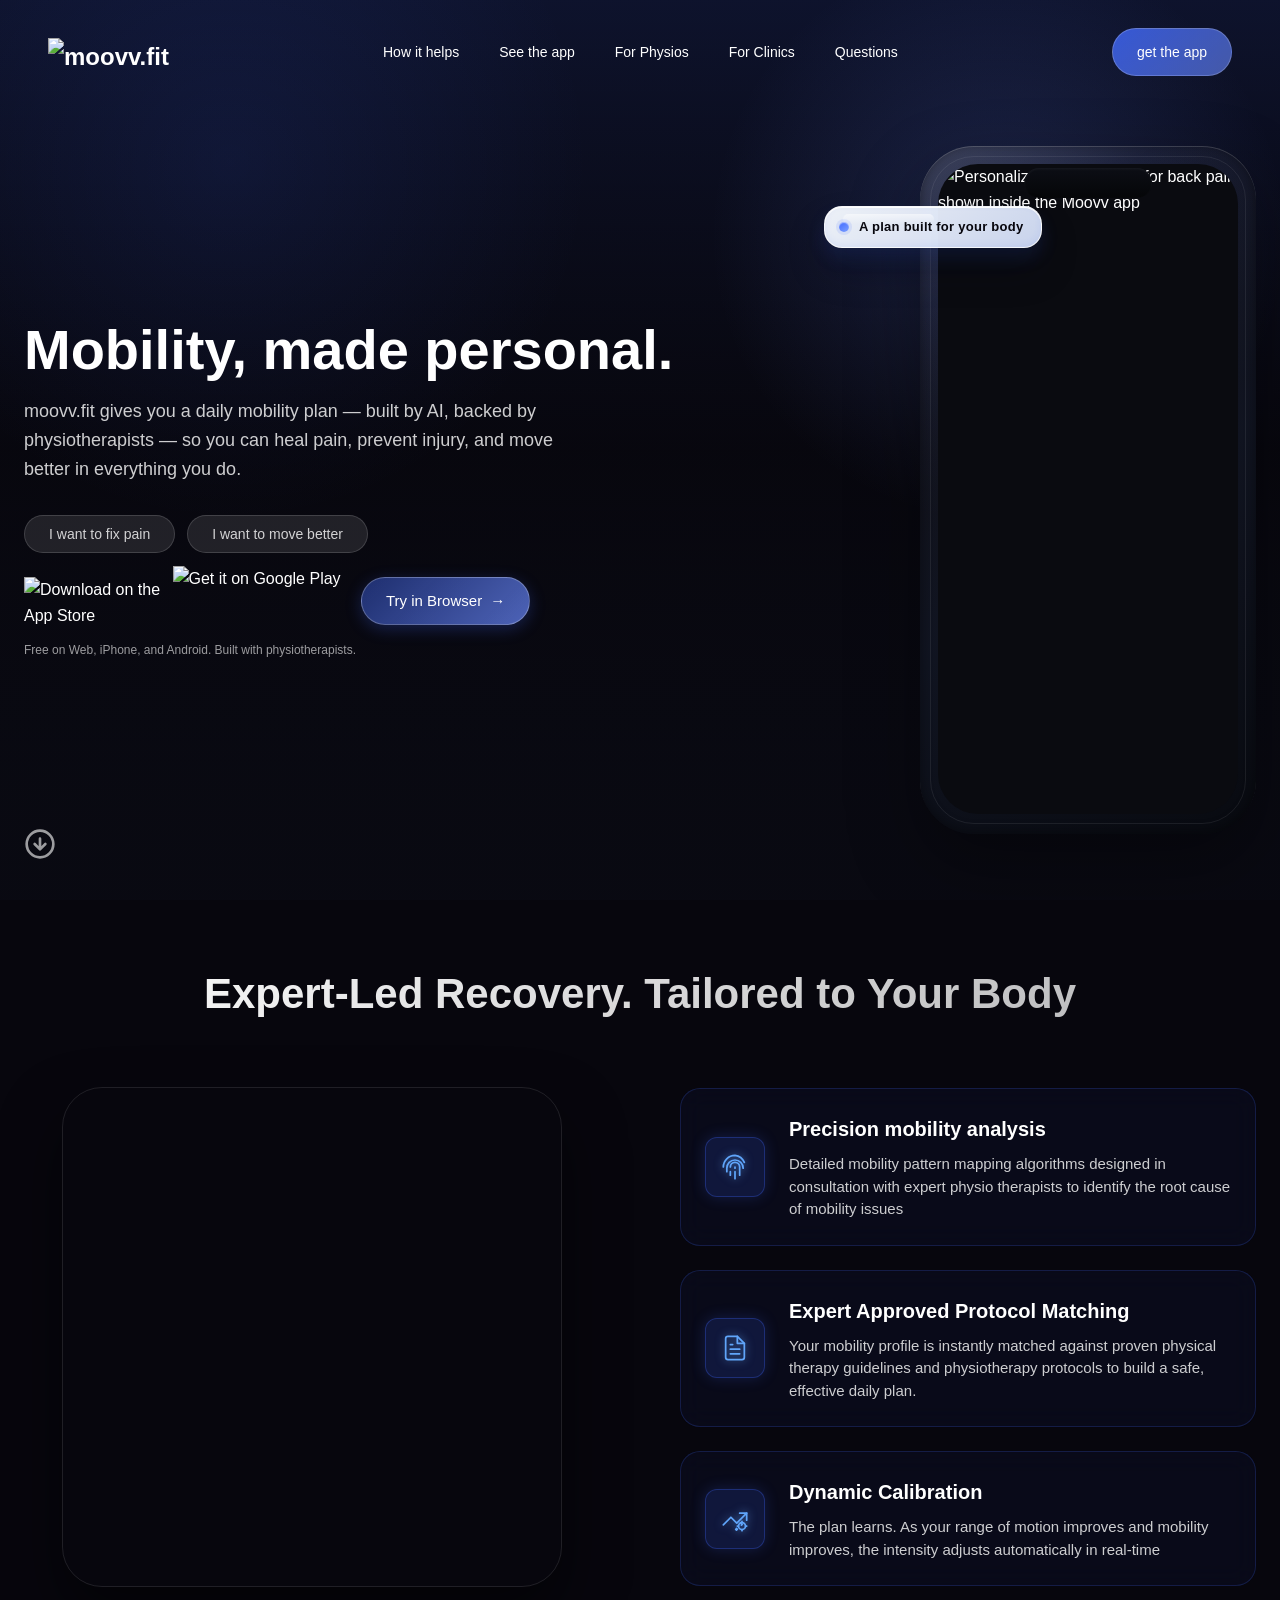
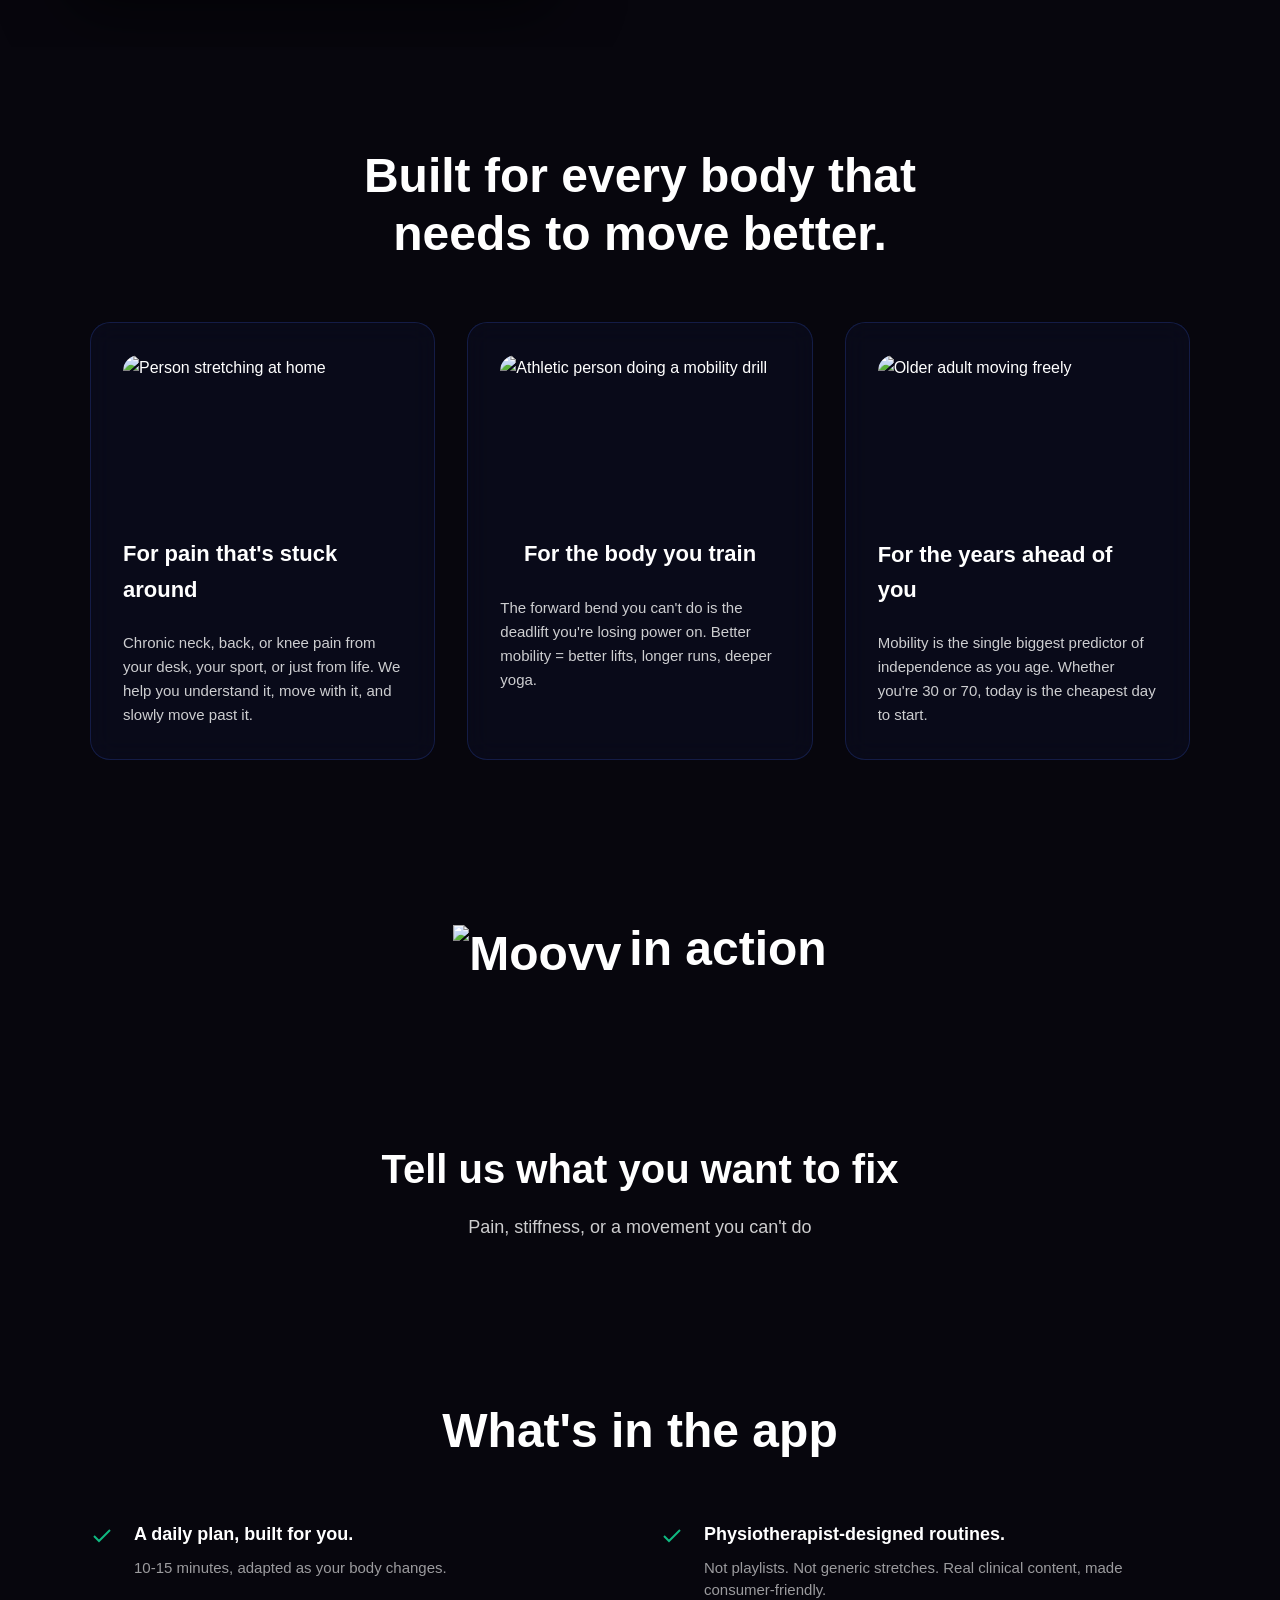
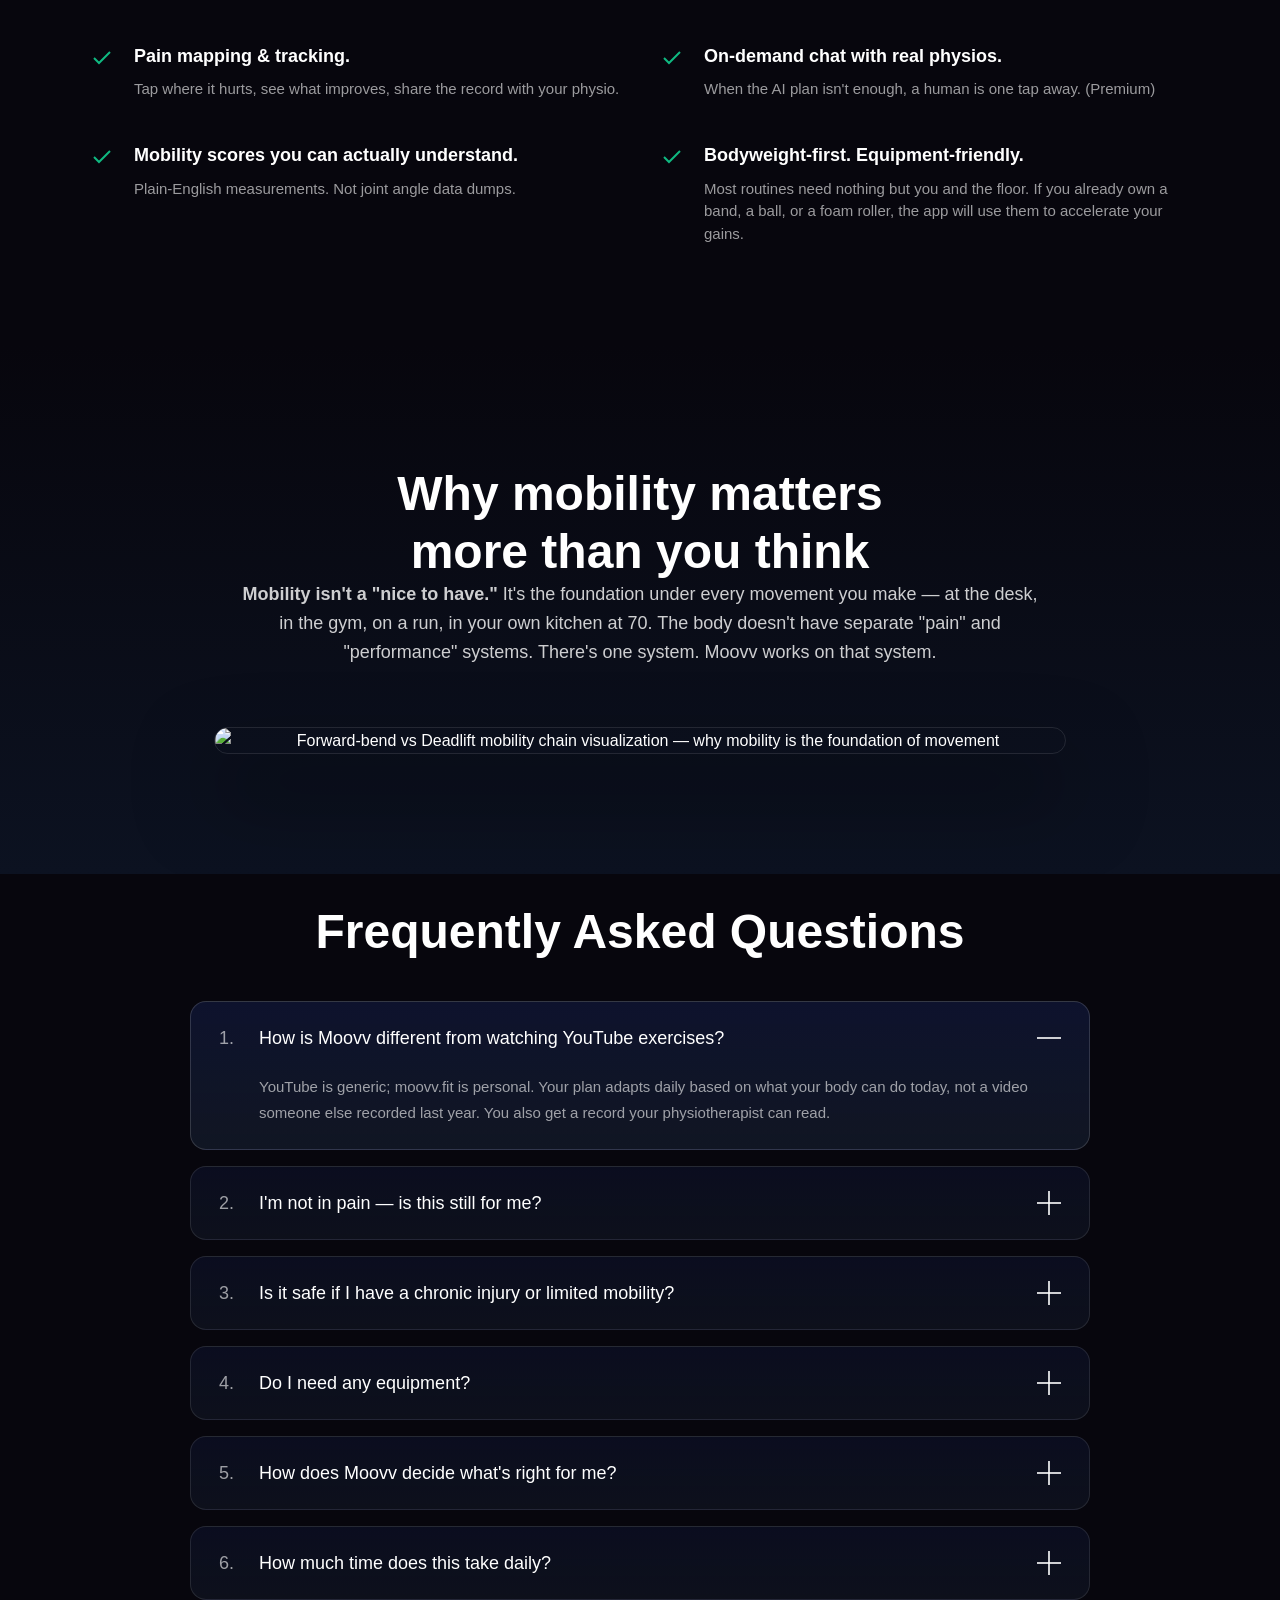
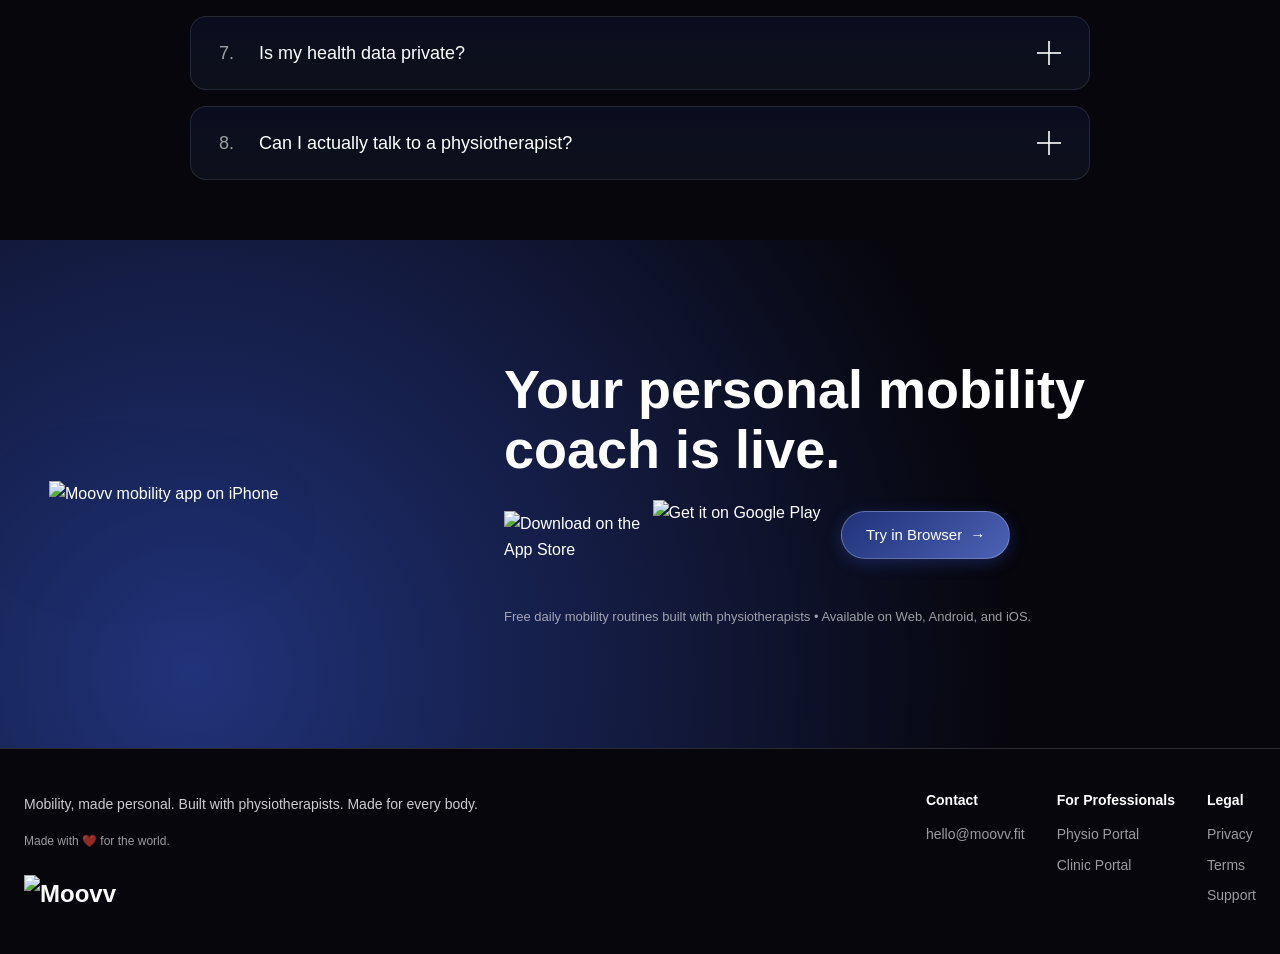
==== index.html @ 1ea398d3 "fix(cta): align all CTA buttons to 48px baseline and remove public review indicators (CORE-92)" ====
<!DOCTYPE html>
<html lang="en">

<head>
  <meta charset="UTF-8">
  <meta name="viewport" content="width=device-width, initial-scale=1.0, viewport-fit=cover">
  <meta name="description"
    content="Moovv is your personal mobility coach. Get AI-built daily plans designed with physiotherapists to relieve pain, prevent injury, and move better — at any age, in any sport, at your desk or in the gym.">
  <meta name="keywords" content="mobility app, physiotherapy app, back pain relief, neck pain exercises, knee pain rehab, stretching app, AI physiotherapist, online physio, sports mobility, desk worker pain, posture correction">
  <meta name="theme-color" content="#07060D">
  <meta name="apple-itunes-app" content="app-id=6793878794">

  <!-- Open Graph -->
  <meta property="og:title" content="Moovv — your personal mobility coach">
  <meta property="og:description"
    content="AI-built mobility plans, designed with physiotherapists. Heal pain, prevent injury, move better — every day.">
  <meta property="og:type" content="website">
  <meta property="og:image" content="images/og-image.png">

  <!-- Twitter -->
  <meta name="twitter:card" content="summary_large_image">
  <meta name="twitter:title" content="Moovv — your personal mobility coach">
  <meta name="twitter:description" content="AI-built mobility plans, designed with physiotherapists. Heal pain, prevent injury, move better — every day.">
  <meta name="twitter:image" content="images/og-image.png">

  <link rel="canonical" href="https://www.moovv.fit/">

  <title>Moovv — Mobility, Made Personal | Personalized Plans & Physiotherapists</title>
  <link rel="icon" type="image/svg+xml" href="images/Logo_Icon.svg">

  <script type="application/ld+json">
  {
    "@context": "https://schema.org",
    "@type": "MobileApplication",
    "name": "Moovv",
    "applicationCategory": "HealthApplication",
    "operatingSystem": "iOS, Android",
    "description": "Personalized mobility platform with AI-built daily plans and access to qualified physiotherapists. Heal pain, prevent injury, move better.",
    "offers": { "@type": "Offer", "price": "0", "priceCurrency": "USD" },
    "url": "https://www.moovv.fit",
    "downloadUrl": [
      "https://apps.apple.com/in/app/moovvfit/id6793878794",
      "https://play.google.com/store/apps/details?id=fit.moovv.app"
    ],
    "publisher": { "@type": "Organization", "name": "Moovv" }
  }
  </script>

  <script type="application/ld+json">
  {
    "@context": "https://schema.org",
    "@type": "FAQPage",
    "mainEntity": [
      {
        "@type": "Question",
        "name": "How is Moovv different from watching YouTube exercises?",
        "acceptedAnswer": { "@type": "Answer", "text": "YouTube is generic; moovv.fit is personal. Your plan adapts daily based on what your body can do today, not a video someone else recorded last year. You also get a record your physiotherapist can read." }
      },
      {
        "@type": "Question",
        "name": "I'm not in pain — is this still for me?",
        "acceptedAnswer": { "@type": "Answer", "text": "Yes — and it might be the best time to start. Mobility work today is the cheapest insurance against pain tomorrow. The same plan that fixes a stiff lower back also unlocks a deeper squat and a longer stride." }
      },
      {
        "@type": "Question",
        "name": "Is it safe if I have a chronic injury or limited mobility?",
        "acceptedAnswer": { "@type": "Answer", "text": "Yes. Our protocols are built by physiotherapists specifically for diverse body types and mobility histories. The app starts gently and only progresses when you're ready. If a movement hurts, you can flag it, and the AI will swap it instantly." }
      },
      {
        "@type": "Question",
        "name": "Do I need any equipment?",
        "acceptedAnswer": { "@type": "Answer", "text": "No purchase required. Most routines work with bodyweight alone. If you already have a stretch band, a small ball, or a foam roller at home, the app will weave them in for faster results — but Moovv is an app, not a kit. Nothing ships." }
      }
    ]
  }
  </script>

  <!-- Styles -->
  <link rel="stylesheet" href="css/styles.css?v=20260911">

  <!-- Lottie Player for logo animation -->
  <script src="https://unpkg.com/@lottiefiles/lottie-player@latest/dist/lottie-player.js"></script>

  <!-- PostHog Analytics -->
  <script>
    !function(t,e){var o,n,p,r;e._SV||(window.posthog && window.posthog.loaded)||(window.posthog=e,e._i=[],e.init=function(i,s,a){function g(t,e){var o=e.split(".");2==o.length&&(t=t[o[0]],e=o[1]),t[e]=function(){t.push([e].concat(Array.prototype.slice.call(arguments,0)))}}(p=t.createElement("script")).type="text/javascript",p.crossOrigin="anonymous",p.async=!0,p.src=s.api_host.replace(".i.posthog.com","-assets.i.posthog.com")+"/static/array.js",(r=t.getElementsByTagName("script")[0]).parentNode.insertBefore(p,r);var u=e;for(void 0!==a?u=e[a]=[]:a="posthog",u.people=u.people||[],u.toString=function(t){var e="posthog";return"posthog"!==a&&(e+="."+a),t||(e+=" (stub)"),e},u.people.toString=function(){return u.toString(1)+".people (stub)"},o="Ai Ri init Vi Yi Rr zi Gi Zi capture calculateEventProperties en register register_once register_for_session unregister unregister_for_session sn getFeatureFlag getFeatureFlagPayload getFeatureFlagResult isFeatureEnabled reloadFeatureFlags updateFlags updateEarlyAccessFeatureEnrollment getEarlyAccessFeatures on onFeatureFlags onSurveysLoaded onSessionId getSurveys getActiveMatchingSurveys renderSurvey displaySurvey cancelPendingSurvey canRenderSurvey canRenderSurveyAsync an identify setPersonProperties group resetGroups setPersonPropertiesForFlags resetPersonPropertiesForFlags setGroupPropertiesForFlags resetGroupPropertiesForFlags reset setIdentity clearIdentity get_distinct_id getGroups get_session_id get_session_replay_url alias set_config startSessionRecording stopSessionRecording sessionRecordingStarted captureException addExceptionStep captureLog startExceptionAutocapture stopExceptionAutocapture loadToolbar get_property getSessionProperty rn Ki createPersonProfile setInternalOrTestUser nn $i hn opt_in_capturing opt_out_capturing has_opted_in_capturing has_opted_out_capturing get_explicit_consent_status is_capturing clear_opt_in_out_capturing Xi debug Mr tn getPageViewId captureTraceFeedback captureTraceMetric Di".split(" "),n=0;n<o.length;n++)g(u,o[n]);e._i.push([i,s,a])},e._SV=1)}(document,window.posthog||[]);
    posthog.init('phc_t8CvRG25be6KgktQfwYD2ybwCdDeMo3PqHgUThJjqTem', {
        api_host: 'https://us.i.posthog.com',
        defaults: '2026-01-30',
        person_profiles: 'identified_only',
    })
  </script>
</head>

<body>
  <!-- Navigation -->
  <nav class="nav" id="nav">
    <div class="nav-container">
      <a href="#" class="nav-logo">
        <img src="images/Logo.svg" alt="moovv.fit" class="nav-logo-img">
      </a>

      <ul class="nav-links" id="navLinks">
        <li><a href="#features-science">How it helps</a></li>
        <li><a href="#how-it-works">See the app</a></li>
        <li><a href="/for-physios/">For Physios</a></li>
        <li><a href="/for-clinics/">For Clinics</a></li>
        <li><a href="#faq">Questions</a></li>
      </ul>

      <a href="#cta" class="btn-nav-cta" data-download-link data-placement="nav">get the app</a>

      <button class="nav-toggle" id="navToggle" aria-label="Toggle navigation">
        <span></span>
        <span></span>
        <span></span>
      </button>
    </div>
  </nav>

  <!-- Hero Section -->
  <section class="hero" id="hero">
    <div class="hero-bg">
      <div class="hero-overlay"></div>
    </div>

    <div class="container hero-content hero-layout">
      <div class="hero-copy">
        <lottie-player src="images/LandingLogoAnimation.json" background="transparent" speed="1"
          class="hero-logo-animation" loop autoplay>
        </lottie-player>

        <h1>Mobility, made personal.</h1>
        <p class="hero-subtitle" id="heroSubtitle">moovv.fit gives you a daily mobility plan — built by AI, backed by physiotherapists — so you can heal pain, prevent injury, and move better in everything you do.</p>

        <div class="hero-tracks">
          <button class="hero-track-btn" id="trackPain" onclick="document.querySelector('#cta').scrollIntoView({behavior: 'smooth'}); posthog.capture('hero_track_click', {track: 'pain'})">I want to fix pain</button>
          <button class="hero-track-btn" id="trackBetter" onclick="document.querySelector('#cta').scrollIntoView({behavior: 'smooth'}); posthog.capture('hero_track_click', {track: 'performance'})">I want to move better</button>
        </div>

        <div class="store-badges">
          <a href="https://app.moovv.fit" class="store-badge" data-store="app_store" data-placement="hero" target="_blank" rel="noopener noreferrer">
            <img src="images/badges/app-store.svg" alt="Download on the App Store" width="144" height="48">
          </a>
          <a href="https://play.google.com/store/apps/details?id=fit.moovv.app" class="store-badge store-badge--play" data-store="google_play" data-placement="hero" target="_blank" rel="noopener noreferrer">
            <img src="images/badges/google-play.png" alt="Get it on Google Play" width="184" height="71">
          </a>
          <a href="https://app.moovv.fit" class="btn-pwa-cta" data-store="web_app" data-placement="hero" target="_blank" rel="noopener noreferrer">
            <span>Try in Browser</span> <span class="arrow" aria-hidden="true">→</span>
          </a>
        </div>
        <p class="hero-trust">Free on Web, iPhone, and Android. Built with physiotherapists.</p>
      </div>

      <div class="hero-device-showcase" aria-label="Moovv app preview">
        <div class="hero-device-frame">
          <div class="hero-device-camera"></div>

          <div class="hero-device-screen">
            <div class="hero-media-slide active" data-hero-media="0">
              <img src="hero-gifs/Slide1.gif" alt="Personalized mobility plan for back pain shown inside the Moovv app">
            </div>

            <div class="hero-media-slide" data-hero-media="1">
              <img src="hero-gifs/Slide2.gif" alt="Chat with a physiotherapist inside the Moovv mobility app">
            </div>

            <div class="hero-media-slide" data-hero-media="2">
              <img src="hero-gifs/Slide3.gif" alt="Guided mobility routine playing inside the Moovv app">
            </div>
          </div>
        </div>

        <div class="hero-device-captions">
          <div class="hero-device-caption active" data-hero-caption="0">A plan built for your body</div>
          <div class="hero-device-caption" data-hero-caption="1">Real physios, on demand</div>
          <div class="hero-device-caption" data-hero-caption="2">Easy Guided routines</div>
        </div>
      </div>
    </div>

    <a href="#why-this-matters" class="scroll-indicator" aria-label="Scroll to learn more">
      <svg xmlns="http://www.w3.org/2000/svg" viewBox="0 0 24 24" fill="none" stroke="currentColor" stroke-width="2"
        stroke-linecap="round" stroke-linejoin="round">
        <circle cx="12" cy="12" r="10" />
        <path d="M12 8v8M8 12l4 4 4-4" />
      </svg>
    </a>
  </section>

  <!-- Features Showcase Section -->
  <section class="features-showcase" id="features-science">
    <div class="features-showcase-container">
      <div class="features-title-wrapper">
        <h2 class="features-title">Expert-Led Recovery. Tailored to Your Body</h2>
      </div>
      <div class="features-content">
        <!-- Left: Feature Image -->
        <div class="features-left">
          <div class="features-img-container">
            <img src="images/Features_Runner.jpg" alt="Runner with skeletal mobility overlay — Moovv mobility analysis" class="features-img">
          </div>
        </div>

        <!-- Right: Floating Glass Panels -->
        <div class="features-right">
          <!-- Panel 1 -->
          <div class="glass-panel">
            <div class="panel-icon">
              <svg xmlns="http://www.w3.org/2000/svg" viewBox="0 0 24 24" fill="none" stroke="currentColor"
                stroke-width="1.5" stroke-linecap="round" stroke-linejoin="round">
                <path d="M2 12C2 6.5 6.5 2 12 2a10 10 0 0 1 8 6" />
                <path d="M5 16v-3a7 7 0 0 1 14 0" />
                <path d="M8 12a4 4 0 0 1 8 0v3" />
                <path d="M12 12v1" />
                <path d="M12 16v6" />
                <path d="M8 16v3" />
                <path d="M16 16v3" />
              </svg>
            </div>
            <div class="panel-content">
              <h3>Precision mobility analysis</h3>
              <p>Detailed mobility pattern mapping algorithms designed in consultation with expert physio therapists to identify the root cause of mobility issues</p>
            </div>
          </div>

          <!-- Panel 2 -->
          <div class="glass-panel">
            <div class="panel-icon">
              <svg xmlns="http://www.w3.org/2000/svg" viewBox="0 0 24 24" fill="none" stroke="currentColor"
                stroke-width="1.5" stroke-linecap="round" stroke-linejoin="round">
                <path d="M14 2H6a2 2 0 0 0-2 2v16a2 2 0 0 0 2 2h12a2 2 0 0 0 2-2V8z" />
                <polyline points="14 2 14 8 20 8" />
                <line x1="16" y1="13" x2="8" y2="13" />
                <line x1="16" y1="17" x2="8" y2="17" />
                <polyline points="10 9 9 9 8 9" />
              </svg>
            </div>
            <div class="panel-content">
              <h3>Expert Approved Protocol Matching</h3>
              <p>Your mobility profile is instantly matched against proven physical therapy guidelines and physiotherapy protocols to build a safe, effective daily plan.</p>
            </div>
          </div>

          <!-- Panel 3 -->
          <div class="glass-panel">
            <div class="panel-icon">
              <svg xmlns="http://www.w3.org/2000/svg" viewBox="0 0 24 24" fill="none" stroke="currentColor"
                stroke-width="1.5" stroke-linecap="round" stroke-linejoin="round">
                <polyline points="22 7 13.5 15.5 8.5 10.5 2 17" />
                <polyline points="16 7 22 7 22 13" />
                <!-- Gear Icon -->
                <circle cx="18" cy="18" r="3" />
                <path d="M18 14v1m0 6v1m4-4h-1m-6 0h-1m2.8-2.8l.7.7m-4.2 4.2l.7.7m4.2-4.2l-.7.7m-4.2 4.2l-.7-.7" />
              </svg>
            </div>
            <div class="panel-content">
              <h3>Dynamic Calibration</h3>
              <p>The plan learns. As your range of motion improves and mobility improves, the intensity adjusts automatically in real-time</p>
            </div>
          </div>
        </div>
      </div>
    </div>
  </section>

  <!-- Persona Section -->
  <section class="persona-section" id="who-it-is-for">
    <div class="container" style="text-align: center;">
      <h2 class="section-title">Built for every body that needs to move better.</h2>
      <div class="persona-grid">
        <div class="glass-panel persona-card">
          <img src="images/persona-desk-worker.jpg" alt="Person stretching at home" class="persona-img">
          <h3>For pain that's stuck around</h3>
          <p>Chronic neck, back, or knee pain from your desk, your sport, or just from life. We help you understand it, move with it, and slowly move past it.</p>
        </div>
        <div class="glass-panel persona-card">
          <img src="images/persona-active-improver.jpg" alt="Athletic person doing a mobility drill" class="persona-img">
          <h3>For the body you train</h3>
          <p>The forward bend you can't do is the deadlift you're losing power on. Better mobility = better lifts, longer runs, deeper yoga.</p>
        </div>
        <div class="glass-panel persona-card">
          <img src="images/persona-older-adult.jpg" alt="Older adult moving freely" class="persona-img">
          <h3>For the years ahead of you</h3>
          <p>Mobility is the single biggest predictor of independence as you age. Whether you're 30 or 70, today is the cheapest day to start.</p>
        </div>
      </div>
    </div>
  </section>

  <!-- How It Works Section -->
  <section class="how-it-works" id="how-it-works">
    <div class="container" style="text-align: center; margin-bottom: 40px;">
      <h2 class="section-title" style="display: flex; align-items: center; justify-content: center; gap: 8px;">
        <img src="images/Logo.svg" alt="Moovv" style="height: 1em; width: auto;"> in action
      </h2>
    </div>

    <div class="train-carousel-container">
      <div class="train-carousel-track" id="screensWrapper">
        <!-- Screens will be injected here by JS -->
      </div>
    </div>

    <div class="how-text">
      <h3 id="howTitle">Tell us what you want to fix</h3>
      <p id="howSubtitle">Pain, stiffness, or a movement you can't do</p>
    </div>
  </section>

  <!-- What You Get Section -->
  <section class="what-you-get" id="what-you-get">
    <div class="container">
      <h2 class="section-title">What's in the app</h2>
      <div class="benefits-list">
        <div class="benefit-item">
          <svg viewBox="0 0 24 24" fill="none" stroke="currentColor" stroke-width="2"><polyline points="20 6 9 17 4 12"></polyline></svg>
          <div>
            <strong>A daily plan, built for you.</strong>
            <p>10-15 minutes, adapted as your body changes.</p>
          </div>
        </div>
        <div class="benefit-item">
          <svg viewBox="0 0 24 24" fill="none" stroke="currentColor" stroke-width="2"><polyline points="20 6 9 17 4 12"></polyline></svg>
          <div>
            <strong>Physiotherapist-designed routines.</strong>
            <p>Not playlists. Not generic stretches. Real clinical content, made consumer-friendly.</p>
          </div>
        </div>
        <div class="benefit-item">
          <svg viewBox="0 0 24 24" fill="none" stroke="currentColor" stroke-width="2"><polyline points="20 6 9 17 4 12"></polyline></svg>
          <div>
            <strong>Pain mapping & tracking.</strong>
            <p>Tap where it hurts, see what improves, share the record with your physio.</p>
          </div>
        </div>
        <div class="benefit-item">
          <svg viewBox="0 0 24 24" fill="none" stroke="currentColor" stroke-width="2"><polyline points="20 6 9 17 4 12"></polyline></svg>
          <div>
            <strong>On-demand chat with real physios.</strong>
            <p>When the AI plan isn't enough, a human is one tap away. (Premium)</p>
          </div>
        </div>
        <div class="benefit-item">
          <svg viewBox="0 0 24 24" fill="none" stroke="currentColor" stroke-width="2"><polyline points="20 6 9 17 4 12"></polyline></svg>
          <div>
            <strong>Mobility scores you can actually understand.</strong>
            <p>Plain-English measurements. Not joint angle data dumps.</p>
          </div>
        </div>
        <div class="benefit-item">
          <svg viewBox="0 0 24 24" fill="none" stroke="currentColor" stroke-width="2"><polyline points="20 6 9 17 4 12"></polyline></svg>
          <div>
            <strong>Bodyweight-first. Equipment-friendly.</strong>
            <p>Most routines need nothing but you and the floor. If you already own a band, a ball, or a foam roller, the app will use them to accelerate your gains.</p>
          </div>
        </div>
      </div>
    </div>
  </section>

  <!-- Why Mobility Matters Section -->
  <section class="insight-section" id="why-mobility-matters">
    <div class="container insight-content">
      <h2 class="section-title">Why mobility matters more than you think</h2>
      <p style="max-width: 800px; margin: 0 auto 40px; color: var(--white-80); font-size: 18px; line-height: 1.6;">
        <strong>Mobility isn't a "nice to have."</strong> It's the foundation under every movement you make — at the desk, in the gym, on a run, in your own kitchen at 70. The body doesn't have separate "pain" and "performance" systems. There's one system. Moovv works on that system.
      </p>
      <img src="images/insight-mobility-chain.png" alt="Forward-bend vs Deadlift mobility chain visualization — why mobility is the foundation of movement" class="insight-img">
    </div>
  </section>



  <!-- FAQ Section -->
  <section class="faq" id="faq">
    <div class="container">
      <h2 class="faq-title">Frequently Asked Questions</h2>

      <div class="faq-list">
        <!-- FAQ 1 -->
        <div class="faq-item active">
          <button class="faq-question" aria-expanded="true">
            <span class="faq-number">1.</span>
            <span class="faq-text">How is Moovv different from watching YouTube exercises?</span>
            <span class="faq-icon"></span>
          </button>
          <div class="faq-answer">
            <p>YouTube is generic; moovv.fit is personal. Your plan adapts daily based on what your body can do today, not a video someone else recorded last year. You also get a record your physiotherapist can read.</p>
          </div>
        </div>

        <!-- FAQ 2 (NEW) -->
        <div class="faq-item">
          <button class="faq-question" aria-expanded="false">
            <span class="faq-number">2.</span>
            <span class="faq-text">I'm not in pain — is this still for me?</span>
            <span class="faq-icon"></span>
          </button>
          <div class="faq-answer">
            <p>Yes — and it might be the best time to start. Mobility work today is the cheapest insurance against pain tomorrow. The same plan that fixes a stiff lower back also unlocks a deeper squat and a longer stride.</p>
          </div>
        </div>

        <!-- FAQ 3 -->
        <div class="faq-item">
          <button class="faq-question" aria-expanded="false">
            <span class="faq-number">3.</span>
            <span class="faq-text">Is it safe if I have a chronic injury or limited mobility?</span>
            <span class="faq-icon"></span>
          </button>
          <div class="faq-answer">
            <p>Yes. Our protocols are built by physiotherapists specifically for diverse body types and mobility histories. The app starts gently and only progresses when you're ready. If a movement hurts, you can flag it, and the AI will swap it instantly.</p>
          </div>
        </div>

        <!-- FAQ 4 -->
        <div class="faq-item">
          <button class="faq-question" aria-expanded="false">
            <span class="faq-number">4.</span>
            <span class="faq-text">Do I need any equipment?</span>
            <span class="faq-icon"></span>
          </button>
          <div class="faq-answer">
            <p>No purchase required. Most routines work with bodyweight alone. If you already have a stretch band, a small ball, or a foam roller at home, the app will weave them in for faster results — but Moovv is an app, not a kit. Nothing ships.</p>
          </div>
        </div>

        <!-- FAQ 5 -->
        <div class="faq-item">
          <button class="faq-question" aria-expanded="false">
            <span class="faq-number">5.</span>
            <span class="faq-text">How does Moovv decide what's right for me?</span>
            <span class="faq-icon"></span>
          </button>
          <div class="faq-answer">
            <p>It starts with a 5-minute mobility check. We analyze your mobility patterns and combine that with your direct feedback on progression. Our AI then cross-references your unique profile against expert-approved protocols to prescribe the exact routine your body needs.</p>
          </div>
        </div>

        <!-- FAQ 6 -->
        <div class="faq-item">
          <button class="faq-question" aria-expanded="false">
            <span class="faq-number">6.</span>
            <span class="faq-text">How much time does this take daily?</span>
            <span class="faq-icon"></span>
          </button>
          <div class="faq-answer">
            <p>Consistency beats intensity. Most personalized routines take just 10–15 minutes a day to start showing results.</p>
          </div>
        </div>

        <!-- FAQ 7 -->
        <div class="faq-item">
          <button class="faq-question" aria-expanded="false">
            <span class="faq-number">7.</span>
            <span class="faq-text">Is my health data private?</span>
            <span class="faq-icon"></span>
          </button>
          <div class="faq-answer">
            <p>100%. We use medical-grade encryption to protect your personal health information. Your data is used solely to improve your recovery plan and is never sold to third parties.</p>
          </div>
        </div>

        <!-- FAQ 8 -->
        <div class="faq-item">
          <button class="faq-question" aria-expanded="false">
            <span class="faq-number">8.</span>
            <span class="faq-text">Can I actually talk to a physiotherapist?</span>
            <span class="faq-icon"></span>
          </button>
          <div class="faq-answer">
            <p>Yes. While the AI guides your daily routine, premium members have the option to chat with expert clinicians for deeper guidance and advice.</p>
          </div>
        </div>
      </div>
    </div>
  </section>
    <!-- CTA Section -->
  <section class="cta" id="cta">
    <div class="cta-bg"></div>
    <div class="container">
      <div class="cta-grid">
        <div class="cta-phone fade-in visible">
          <img src="images/Footer_Phone_2x.png" alt="Moovv mobility app on iPhone">
        </div>

        <div class="cta-content fade-in visible">
          <h2>Your personal mobility coach is live.</h2>

          <div class="cta-form-wrapper">
            <div class="store-badges">
              <a href="https://app.moovv.fit" class="store-badge" data-store="app_store" data-placement="cta" target="_blank" rel="noopener noreferrer">
                <img src="images/badges/app-store.svg" alt="Download on the App Store" width="144" height="48">
              </a>
              <a href="https://play.google.com/store/apps/details?id=fit.moovv.app" class="store-badge store-badge--play" data-store="google_play" data-placement="cta" target="_blank" rel="noopener noreferrer">
                <img src="images/badges/google-play.png" alt="Get it on Google Play" width="184" height="71">
              </a>
              <a href="https://app.moovv.fit" class="btn-pwa-cta" data-store="web_app" data-placement="cta" target="_blank" rel="noopener noreferrer">
                <span>Try in Browser</span> <span class="arrow" aria-hidden="true">→</span>
              </a>
            </div>
          </div>
          <p class="cta-subtext">Free daily mobility routines built with physiotherapists • Available on Web, Android, and iOS.</p>
        </div>
      </div>
    </div>
  </section>

  <!-- Footer -->
  <footer class="footer">
    <div class="container">
      <div class="footer-content">
        <div class="footer-left">
          <p class="footer-tagline">Mobility, made personal. Built with physiotherapists. Made for every body.</p>
          <p style="font-size: 12px; color: var(--white-60); margin-bottom: 24px; font-family: var(--font-body);">Made with ❤️ for the world.</p>
          <a href="#" class="footer-logo">
            <img src="images/Logo.svg" alt="Moovv" class="nav-logo-img">
          </a>
        </div>

        <div class="footer-links">
          <div class="footer-column">
            <h4 style="color: var(--white-100); font-family: var(--font-heading); font-size: 14px; margin-bottom: 12px;">Contact</h4>
            <a href="mailto:hello@moovv.fit" style="color: var(--white-60); font-size: 14px; display: block; margin-bottom: 8px;">hello@moovv.fit</a>
          </div>
          <div class="footer-column">
            <h4 style="color: var(--white-100); font-family: var(--font-heading); font-size: 14px; margin-bottom: 12px;">For Professionals</h4>
            <a href="/for-physios/" style="color: var(--white-60); font-size: 14px; display: block; margin-bottom: 8px;">Physio Portal</a>
            <a href="/for-clinics/" style="color: var(--white-60); font-size: 14px; display: block; margin-bottom: 8px;">Clinic Portal</a>
          </div>
          <div class="footer-column">
            <h4 style="color: var(--white-100); font-family: var(--font-heading); font-size: 14px; margin-bottom: 12px;">Legal</h4>
            <a href="privacy.html" style="color: var(--white-60); font-size: 14px; display: block; margin-bottom: 8px;">Privacy</a>
            <a href="terms.html" style="color: var(--white-60); font-size: 14px; display: block; margin-bottom: 8px;">Terms</a>
            <a href="support.html" style="color: var(--white-60); font-size: 14px; display: block; margin-bottom: 8px;">Support</a>
          </div>
        </div>
      </div>
    </div>
  </footer>



  <!-- Scripts -->
  <script src="js/store-links.js"></script>
  <script src="js/main.js?v=20260911"></script>
</body>

</html>
---- css/styles.css ----
/* =============================================
   Moovv Landing Page Styles
   ============================================= */

/* Font Faces */
@font-face {
  font-family: 'Lufga';
  src: url('../fonts/Lufga-Regular.ttf') format('truetype');
  font-weight: 400;
  font-style: normal;
  font-display: swap;
}

@font-face {
  font-family: 'Lufga';
  src: url('../fonts/Lufga-Medium.ttf') format('truetype');
  font-weight: 500;
  font-style: normal;
  font-display: swap;
}

@font-face {
  font-family: 'Lufga';
  src: url('../fonts/Lufga-SemiBold.ttf') format('truetype');
  font-weight: 600;
  font-style: normal;
  font-display: swap;
}

@font-face {
  font-family: 'Noto Sans';
  src: url('../fonts/NotoSans-VariableFont_wdth_wght.ttf') format('truetype');
  font-weight: 100 900;
  font-style: normal;
  font-display: swap;
}

/* CSS Variables */
:root {
  --brand-blue: #4069FF;
  --bg-dark-1: #07060D;
  --bg-dark-2: #182132;
  --bg-dark-3: #1B2C6A;
  --bg-dark-4: #090A12;
  --bg-dark-5: #202C59;
  --cta-blue: #4069FF;

  --white-100: #FFFFFF;
  --white-80: rgba(255, 255, 255, 0.80);
  --white-60: rgba(255, 255, 255, 0.60);
  --white-15: rgba(255, 255, 255, 0.15);
  --white-10: rgba(255, 255, 255, 0.10);
  --white-4: rgba(255, 255, 255, 0.04);

  --success-green: #10B981;
  --pain-red: #EF4444;

  --font-heading: 'Lufga', sans-serif;
  --font-body: 'Noto Sans', sans-serif;

  --container-max: 1280px;
  --section-padding: 60px;
}

/* Reset & Base */
*,
*::before,
*::after {
  box-sizing: border-box;
  margin: 0;
  padding: 0;
}

html {
  scroll-behavior: smooth;
  -webkit-font-smoothing: antialiased;
  -moz-osx-font-smoothing: grayscale;
}

body {
  font-family: var(--font-body);
  font-size: 16px;
  line-height: 1.6;
  color: var(--white-100);
  background: var(--bg-dark-1);
  overflow-x: hidden;
}

img {
  max-width: 100%;
  height: auto;
  display: block;
}

a {
  color: inherit;
  text-decoration: none;
}

/* Utility Classes */
.container {
  width: 100%;
  max-width: var(--container-max);
  margin: 0 auto;
  padding: 0 24px;
}

.text-blue {
  color: var(--brand-blue);
}

.text-white {
  color: var(--white-100);
}

.emoji {
  font-style: normal;
}

/* =============================================
   Navigation
   ============================================= */
.nav {
  position: fixed;
  top: 16px;
  left: 50%;
  transform: translateX(-50%);
  z-index: 1000;
  width: calc(100% - 48px);
  max-width: 1280px;
  padding: 12px 24px;
  border-radius: 60px;
  transition: all 0.3s ease;
}

.nav.scrolled {
  background: linear-gradient(135deg, rgba(27, 44, 106, 0.7) 0%, rgba(32, 44, 89, 0.8) 100%);
  backdrop-filter: blur(20px);
  -webkit-backdrop-filter: blur(20px);
  border: 1px solid rgba(255, 255, 255, 0.1);
  box-shadow: 0 8px 32px rgba(0, 0, 0, 0.3);
}

.nav-container {
  display: flex;
  align-items: center;
  justify-content: space-between;
}

.nav-logo,
.footer-logo {
  font-family: var(--font-heading);
  font-size: 24px;
  font-weight: 600;
  color: var(--white-100);
  display: inline-flex;
  align-items: center;
  text-decoration: none;
}

.nav-logo-icon {
  width: 28px;
  height: 14px;
  margin: 0 -1px;
  vertical-align: middle;
}

.nav-logo-img {
  height: 28px;
  width: auto;
}

.nav-links {
  display: flex;
  align-items: center;
  gap: 40px;
  list-style: none;
}

.nav-links a {
  font-family: var(--font-body);
  font-size: 14px;
  color: var(--white-100);
  transition: color 0.2s ease;
}

.nav-links a:hover {
  color: var(--white-100);
}

.btn-nav-cta {
  font-family: var(--font-heading);
  font-size: 14px;
  font-weight: 500;
  color: var(--white-100);
  background: linear-gradient(135deg, rgba(64, 105, 255, 0.8) 0%, rgba(107, 138, 255, 0.6) 100%);
  border: 1px solid rgba(255, 255, 255, 0.2);
  border-radius: 50px;
  padding: 12px 24px;
  cursor: pointer;
  transition: all 0.2s ease;
  text-decoration: none;
}

.btn-nav-cta:hover {
  background: linear-gradient(135deg, rgba(64, 105, 255, 1) 0%, rgba(107, 138, 255, 0.8) 100%);
  transform: translateY(-2px);
}

.nav-toggle {
  display: none;
  flex-direction: column;
  gap: 5px;
  background: none;
  border: none;
  cursor: pointer;
  padding: 8px;
}

.nav-toggle span {
  width: 24px;
  height: 2px;
  background: var(--white-100);
  transition: all 0.3s ease;
}

/* =============================================
   Buttons
   ============================================= */
.btn-primary {
  font-family: var(--font-heading);
  font-size: 16px;
  font-weight: 500;
  color: var(--bg-dark-1);
  background: var(--white-100);
  border: none;
  border-radius: 50px;
  padding: 14px 28px;
  cursor: pointer;
  transition: all 0.2s ease;
  white-space: nowrap;
}

.btn-primary:hover {
  transform: translateY(-2px);
  box-shadow: 0 8px 24px rgba(64, 105, 255, 0.3);
}

.btn-secondary {
  font-family: var(--font-heading);
  font-size: 16px;
  font-weight: 500;
  color: var(--white-100);
  background: linear-gradient(180deg, rgba(109, 128, 175, 0.25) 0%, rgba(107, 138, 255, 0.6) 100%);
  border: 1px solid var(--white-15);
  border-radius: 50px;
  padding: 14px 28px;
  cursor: pointer;
  transition: all 0.2s ease;
  display: inline-flex;
  align-items: center;
  gap: 8px;
}

.btn-secondary:hover {
  background: linear-gradient(180deg, rgba(109, 128, 175, 0.35) 0%, rgba(107, 138, 255, 0.7) 100%);
}

/* =============================================
   Hero Section
   ============================================= */
.hero {
  min-height: 100vh;
  display: flex;
  align-items: center;
  position: relative;
  overflow: hidden;
  background: linear-gradient(180deg, var(--bg-dark-3) 0%, var(--bg-dark-4) 50%, var(--bg-dark-2) 100%);
}

.hero-bg {
  position: absolute;
  top: 0;
  left: 0;
  right: 0;
  bottom: 0;
  z-index: 0;
  background: url('../images/hero-lifestyle.jpg') center/cover no-repeat;
}

.hero-overlay {
  position: absolute;
  inset: 0;
  background:
    radial-gradient(circle at 78% 26%, rgba(107, 138, 255, 0.18) 0%, transparent 24%),
    radial-gradient(circle at 18% 18%, rgba(64, 105, 255, 0.1) 0%, transparent 28%),
    linear-gradient(180deg, rgba(7, 6, 13, 0.66) 0%, rgba(7, 6, 13, 0.88) 100%);
}

.hero-layout {
  display: grid;
  grid-template-columns: minmax(0, 1fr) minmax(320px, 460px);
  gap: 56px;
  align-items: center;
}

.hero-content {
  position: relative;
  z-index: 1;
  padding-top: 80px;
  width: 100%;
}

.hero-copy {
  min-width: 0;
}

.hero-logo-animation {
  width: 280px;
  height: 160px;
  margin-bottom: 24px;
}

.hero h1 {
  font-family: var(--font-heading);
  font-size: clamp(36px, 5vw, 56px);
  font-weight: 600;
  line-height: 1.1;
  max-width: 700px;
  margin-bottom: 16px;
}

.hero-subtitle {
  font-family: var(--font-body);
  font-size: 18px;
  color: var(--white-80);
  max-width: 550px;
  margin-bottom: 32px;
  min-height: 54px;
}

.hero-device-showcase {
  justify-self: end;
  width: 100%;
  max-width: 352px;
  position: relative;
}

.hero-device-frame {
  position: relative;
  width: min(100%, 336px);
  margin-left: auto;
  padding: 18px 18px 20px;
  border-radius: 54px;
  background:
    linear-gradient(145deg, rgba(255, 255, 255, 0.16) 0%, rgba(255, 255, 255, 0.04) 18%, rgba(17, 21, 34, 0.92) 55%, rgba(8, 10, 16, 1) 100%);
  box-shadow:
    0 30px 70px rgba(0, 0, 0, 0.35),
    inset 0 1px 0 rgba(255, 255, 255, 0.16),
    inset 0 -2px 12px rgba(0, 0, 0, 0.4);
}

.hero-device-frame::before {
  content: '';
  position: absolute;
  inset: 10px;
  border-radius: 44px;
  border: 1px solid rgba(255, 255, 255, 0.08);
  pointer-events: none;
}

.hero-device-camera {
  position: absolute;
  top: 22px;
  left: 50%;
  transform: translateX(-50%);
  width: 38%;
  height: 30px;
  border-radius: 999px;
  background: linear-gradient(180deg, #0c0e15 0%, #050608 100%);
  box-shadow: inset 0 1px 3px rgba(255, 255, 255, 0.06);
  z-index: 2;
}

.hero-device-screen {
  position: relative;
  aspect-ratio: 9 / 19.5;
  overflow: hidden;
  border-radius: 40px;
  background: #0a0b10;
}

.hero-media-slide {
  position: absolute;
  inset: 0;
  opacity: 0;
  transform: scale(1.02);
  transition: opacity 0.6s ease, transform 0.6s ease;
}

.hero-media-slide.active {
  opacity: 1;
  transform: scale(1);
  z-index: 1;
}

.hero-media-slide img,
.hero-media-slide video {
  width: 100%;
  height: 100%;
  object-fit: cover;
  display: block;
}

.hero-device-captions {
  position: absolute;
  top: 60px;
  left: -80px;
  z-index: 3;
  width: auto;
  pointer-events: none;
}

.hero-device-caption {
  position: absolute;
  top: 0;
  left: 0;
  width: max-content;
  max-width: 250px;
  padding: 12px 18px 12px 34px;
  border-radius: 18px;
  background: linear-gradient(145deg, rgba(247, 250, 255, 0.96) 0%, rgba(217, 229, 255, 0.92) 100%);
  border: 1px solid rgba(255, 255, 255, 0.72);
  color: var(--bg-dark-2);
  font-family: var(--font-heading);
  font-size: 13px;
  font-weight: 600;
  letter-spacing: 0.02em;
  line-height: 1.2;
  text-align: left;
  white-space: nowrap;
  opacity: 0;
  transform: translate(-20px, -5px) scale(0.96);
  transition: opacity 0.3s ease, transform 0.3s ease, box-shadow 0.3s ease;
  box-shadow:
    0 18px 28px rgba(2, 6, 23, 0.22),
    0 6px 10px rgba(64, 105, 255, 0.14),
    inset 0 1px 0 rgba(255, 255, 255, 0.9),
    inset 0 -2px 6px rgba(64, 105, 255, 0.08);
}

.hero-device-caption::before {
  content: '';
  position: absolute;
  left: 14px;
  top: 50%;
  width: 10px;
  height: 10px;
  border-radius: 50%;
  transform: translateY(-50%);
  background: linear-gradient(145deg, var(--brand-blue) 0%, #7ca0ff 100%);
  box-shadow:
    0 0 0 3px rgba(64, 105, 255, 0.12),
    inset 0 1px 1px rgba(255, 255, 255, 0.55);
}

.hero-device-caption::after {
  content: '';
  position: absolute;
  top: 7px;
  left: 18px;
  width: 42%;
  height: 10px;
  border-radius: 999px;
  background: linear-gradient(180deg, rgba(255, 255, 255, 0.7) 0%, rgba(255, 255, 255, 0) 100%);
  opacity: 0.75;
  pointer-events: none;
}

.hero-device-caption[data-hero-caption="1"] {
  transform: translate(-20px, 0) scale(0.96);
}

.hero-device-caption[data-hero-caption="2"] {
  transform: translate(-20px, 5px) scale(0.96);
}

.hero-device-caption.active {
  color: var(--bg-dark-1);
  opacity: 1;
  transform: translate(0, 0) scale(1);
  box-shadow:
    0 22px 36px rgba(2, 6, 23, 0.28),
    0 10px 18px rgba(64, 105, 255, 0.14),
    inset 0 1px 0 rgba(255, 255, 255, 0.92),
    inset 0 -2px 7px rgba(64, 105, 255, 0.08);
}

.hero-device-caption[data-hero-caption="1"].active {
  transform: translate(0, 0) scale(1);
}

.hero-device-caption[data-hero-caption="2"].active {
  transform: translate(0, 0) scale(1);
}

/* Email Form */
.email-form {
  display: flex;
  align-items: center;
  background: var(--white-4);
  border: 1px solid var(--white-15);
  border-radius: 50px;
  padding: 6px;
  max-width: 500px;
  backdrop-filter: blur(10px);
}

.email-form input {
  flex: 1;
  background: transparent;
  border: none;
  outline: none;
  padding: 14px 24px;
  font-family: var(--font-body);
  font-size: 16px;
  color: var(--white-100);
}

.email-form input::placeholder {
  color: var(--white-60);
}

/* Agreement Text */
.form-agreement {
  font-family: var(--font-body);
  font-size: 11px;
  color: var(--white-60);
  margin-top: 12px;
  text-align: center;
  max-width: 500px;
  /* Match form width */
}

.form-agreement a {
  color: var(--white-80);
  text-decoration: underline;
  transition: color 0.2s;
}

.form-agreement a:hover {
  color: var(--brand-blue);
}

/* Scroll Indicator */
.scroll-indicator {
  position: absolute;
  bottom: 40px;
  left: 24px;
  display: flex;
  align-items: center;
  justify-content: center;
  animation: bounce 2s infinite;
}

.scroll-indicator svg {
  width: 32px;
  height: 32px;
  color: var(--white-60);
}

@keyframes bounce {

  0%,
  20%,
  50%,
  80%,
  100% {
    transform: translateY(0);
  }

  40% {
    transform: translateY(8px);
  }

  60% {
    transform: translateY(4px);
  }
}

@media (max-width: 980px) {
  .hero-layout {
    grid-template-columns: 1fr;
    gap: 36px;
  }

  .hero-device-showcase {
    justify-self: center;
    max-width: 400px;
  }

  .hero-device-captions {
    width: calc(100% - 72px);
  }
}

/* =============================================
   Features Grid Section
   ============================================= */
.features-grid-section {
  padding: 100px 0;
  background: var(--bg-dark-1);
  position: relative;
  overflow: hidden;
}

.features-grid-header {
  text-align: center;
  margin-bottom: 80px;
}

.section-subtitle {
  font-family: var(--font-heading);
  font-size: 13px;
  font-weight: 600;
  color: var(--success-green);
  letter-spacing: 0.1em;
  text-transform: uppercase;
  margin-bottom: 16px;
  display: block;
}

.section-title {
  font-family: var(--font-heading);
  font-size: clamp(32px, 4vw, 48px);
  font-weight: 600;
  color: var(--white-100);
  max-width: 600px;
  margin: 0 auto;
  line-height: 1.2;
}

.features-grid-columns {
  display: grid;
  grid-template-columns: repeat(3, 1fr);
  gap: 40px;
  align-items: start;
}

.feature-col {
  display: flex;
  flex-direction: column;
  gap: 40px;
}

.feature-col-text {
  text-align: left;
}

.feature-col-icon {
  width: 56px;
  height: 56px;
  border-radius: 50%;
  background: rgba(16, 185, 129, 0.15);
  color: var(--success-green);
  display: flex;
  align-items: center;
  justify-content: center;
  margin-bottom: 24px;
}

.feature-col-icon svg {
  width: 28px;
  height: 28px;
}

.feature-col h3 {
  font-family: var(--font-heading);
  font-size: 24px;
  font-weight: 600;
  margin-bottom: 16px;
  color: var(--white-100);
}

.feature-col p {
  font-size: 15px;
  color: var(--white-80);
  line-height: 1.6;
}

/* Mockup Containers */
.feature-col-mockup {
  display: flex;
  justify-content: center;
  width: 100%;
}

.mockup-card {
  width: 100%;
  background: rgba(255, 255, 255, 0.03);
  border: 1px solid rgba(255, 255, 255, 0.08);
  border-radius: 24px;
  padding: 24px;
  box-shadow: 0 20px 40px rgba(0, 0, 0, 0.2);
}

/* Plan Card */
.mockup-plan .mockup-header {
  margin-bottom: 24px;
}

.mockup-plan .mockup-header h4 {
  font-family: var(--font-heading);
  font-size: 20px;
  margin-bottom: 4px;
}

.mockup-plan .mockup-header span {
  font-size: 13px;
  color: var(--white-60);
}

.mockup-list {
  display: flex;
  flex-direction: column;
  gap: 12px;
  margin-bottom: 24px;
}

.mockup-list-item {
  display: flex;
  align-items: center;
  gap: 16px;
  background: rgba(255, 255, 255, 0.05);
  padding: 12px;
  border-radius: 12px;
}

.mockup-avatar {
  width: 48px;
  height: 48px;
  border-radius: 8px;
  overflow: hidden;
  background: rgba(255, 255, 255, 0.1);
}

.mockup-avatar img {
  width: 100%;
  height: 100%;
  object-fit: cover;
}

.mockup-item-text {
  display: flex;
  flex-direction: column;
}

.mockup-item-text strong {
  font-size: 15px;
  font-weight: 500;
  margin-bottom: 4px;
}

.mockup-item-text span {
  font-size: 12px;
  color: var(--white-60);
}

/* Buttons inside mockups */
.mockup-btn {
  width: 100%;
  padding: 16px;
  background: #113c32;
  color: var(--white-100);
  border: none;
  border-radius: 12px;
  font-family: var(--font-heading);
  font-size: 15px;
  font-weight: 600;
  cursor: pointer;
  transition: background 0.2s;
}
.mockup-btn:hover { background: #185244; }

/* Phone Mockup */
.mockup-phone {
  width: 100%;
  max-width: 320px;
  aspect-ratio: 9/19;
  background: #000;
  border-radius: 40px;
  border: 8px solid #222;
  position: relative;
  overflow: hidden;
  box-shadow: 0 20px 40px rgba(0, 0, 0, 0.3);
}

.phone-notch-small {
  position: absolute;
  top: 0;
  left: 50%;
  transform: translateX(-50%);
  width: 120px;
  height: 24px;
  background: #222;
  border-bottom-left-radius: 16px;
  border-bottom-right-radius: 16px;
  z-index: 10;
}

.phone-status-bar {
  position: absolute;
  top: 12px;
  left: 0;
  right: 0;
  padding: 0 24px;
  display: flex;
  justify-content: space-between;
  color: #fff;
  font-size: 12px;
  font-weight: 600;
  z-index: 10;
}

.status-icons {
  display: flex;
  gap: 6px;
  align-items: center;
}

.tele-video-main {
  position: absolute;
  inset: 0;
}

.tele-video-main img {
  width: 100%;
  height: 100%;
  object-fit: cover;
}

.tele-video-pip {
  position: absolute;
  top: 60px;
  right: 16px;
  width: 80px;
  height: 120px;
  border-radius: 12px;
  overflow: hidden;
  border: 2px solid rgba(255, 255, 255, 0.2);
  z-index: 5;
}

.tele-video-pip img {
  width: 100%;
  height: 100%;
  object-fit: cover;
}

.tele-controls {
  position: absolute;
  bottom: 30px;
  left: 0;
  right: 0;
  display: flex;
  justify-content: center;
  gap: 16px;
  z-index: 10;
}

.control-btn {
  width: 50px;
  height: 50px;
  border-radius: 50%;
  background: rgba(255, 255, 255, 0.2);
  backdrop-filter: blur(10px);
  border: none;
  color: white;
  display: flex;
  align-items: center;
  justify-content: center;
  cursor: pointer;
}

.control-btn svg {
  width: 20px;
  height: 20px;
}

.control-btn.end-call {
  background: var(--pain-red);
}

/* Exercise Card */
.mockup-exercise {
  display: flex;
  flex-direction: column;
}

.exercise-header {
  display: flex;
  justify-content: space-between;
  align-items: center;
  margin-bottom: 20px;
}

.exercise-header h4 {
  font-family: var(--font-heading);
  font-size: 18px;
}

.exercise-header svg {
  width: 20px;
  height: 20px;
  color: var(--white-80);
}

.exercise-video {
  width: 100%;
  height: 180px;
  border-radius: 12px;
  overflow: hidden;
  position: relative;
  margin-bottom: 24px;
}

.exercise-video img {
  width: 100%;
  height: 100%;
  object-fit: cover;
}

.video-progress {
  position: absolute;
  bottom: 0;
  left: 0;
  right: 0;
  padding: 12px;
  background: linear-gradient(0deg, rgba(0,0,0,0.8) 0%, transparent 100%);
  display: flex;
  flex-direction: column;
  gap: 8px;
}

.progress-bar {
  width: 100%;
  height: 4px;
  background: rgba(255, 255, 255, 0.3);
  border-radius: 2px;
}

.progress-fill {
  height: 100%;
  background: var(--white-100);
  border-radius: 2px;
}

.time-controls {
  display: flex;
  justify-content: space-between;
  align-items: center;
  font-size: 12px;
}

.exercise-info {
  margin-bottom: 24px;
}

.sets-row {
  display: flex;
  justify-content: space-between;
  align-items: center;
  margin-bottom: 24px;
}

.sets-text {
  display: flex;
  flex-direction: column;
}

.sets-text strong {
  font-size: 15px;
  margin-bottom: 4px;
}

.sets-text span {
  font-size: 13px;
  color: var(--white-60);
}

.sets-row svg {
  width: 20px;
  height: 20px;
  color: var(--white-80);
}

.pain-tracking {
  display: flex;
  flex-direction: column;
  gap: 12px;
}

.pain-tracking strong {
  font-size: 15px;
}

.pain-labels {
  display: flex;
  justify-content: space-between;
  font-size: 12px;
  color: var(--white-60);
}

.pain-scale {
  display: flex;
  justify-content: space-between;
}

.scale-dot {
  width: 24px;
  height: 24px;
  display: flex;
  align-items: center;
  justify-content: center;
  font-size: 11px;
  color: var(--white-80);
  border-radius: 50%;
  cursor: pointer;
}

.scale-dot.active {
  background: #113c32;
  color: var(--white-100);
  font-weight: bold;
}

/* Responsive */
@media (max-width: 980px) {
  .features-grid-columns {
    grid-template-columns: 1fr;
    gap: 80px;
  }
  
  .feature-col-mockup {
    max-width: 400px;
    margin: 0 auto;
  }
}

/* =============================================
   How It Works Section
   ============================================= */
.how-it-works {
  padding: var(--section-padding) 0;
  background: var(--bg-dark-1);
  overflow: hidden;
}

.train-carousel-container {
  width: 100vw;
  margin-left: calc(-50vw + 50%);
  margin-right: calc(-50vw + 50%);
  overflow: hidden;
  padding: 60px 0;
  position: relative;
}

/* Edge fades */
.train-carousel-container::before,
.train-carousel-container::after {
  content: '';
  position: absolute;
  top: 0;
  bottom: 0;
  width: 15vw;
  z-index: 10;
  pointer-events: none;
}
.train-carousel-container::before {
  left: 0;
  background: linear-gradient(to right, var(--bg-dark-1) 0%, transparent 100%);
}
.train-carousel-container::after {
  right: 0;
  background: linear-gradient(to left, var(--bg-dark-1) 0%, transparent 100%);
}

.train-carousel-track {
  display: flex;
  align-items: center;
  gap: 30px;
  will-change: transform;
  /* Width must be wide enough to hold items, handled by flex */
  padding: 0 50vw; /* Start with padding so the first item comes from right or sits in center */
}

.train-card {
  flex-shrink: 0;
  width: 250px;
  border-radius: 20px;
  overflow: hidden;
  box-shadow: 0 10px 30px rgba(0, 0, 0, 0.4);
  transition: all 0.4s cubic-bezier(0.2, 0.8, 0.2, 1);
  filter: brightness(0.4) saturate(0.5);
  transform: scale(0.85);
  cursor: pointer;
  position: relative;
}

.train-card img {
  width: 100%;
  height: auto;
  display: block;
  border-radius: 20px;
}

/* Focused card styling */
.train-card.in-focus {
  filter: brightness(1) saturate(1);
  transform: scale(1.15);
  z-index: 5;
  box-shadow: 0 25px 50px rgba(0, 0, 0, 0.6), 0 0 0 2px rgba(255,255,255,0.1);
}


/* How It Works Text */
.how-text {
  text-align: center;
  padding: 0 24px;
}

.how-text h3 {
  font-family: var(--font-heading);
  font-size: clamp(28px, 4vw, 40px);
  font-weight: 600;
  margin-bottom: 12px;
}

.how-text p {
  font-size: 18px;
  color: var(--white-80);
}

/* =============================================
   Real Stories Section
   ============================================= */
.stories {
  padding: var(--section-padding) 0;
  background: linear-gradient(180deg, var(--bg-dark-1) 0%, var(--bg-dark-2) 100%);
}

.stories-title {
  font-family: var(--font-heading);
  font-size: clamp(32px, 4vw, 48px);
  font-weight: 500;
  text-align: center;
  margin-bottom: 16px;
  font-style: italic;
}

.stories-subtitle {
  text-align: center;
  color: var(--white-80);
  font-size: 18px;
  margin-bottom: 32px;
}

.stories-grid {
  display: flex;
  max-width: 1200px;
  margin: 0 auto;
  align-items: center;
  /* Slight negative gap/margin via flex items to blend */
  gap: 0;
  position: relative;
  z-index: 1;
}

.story-tabs {
  display: flex;
  flex-direction: column;
  gap: 24px;
  width: 200px;
  flex-shrink: 0;
  justify-content: center;
  /* Overlap the card slightly */
  margin-right: -20px;
  z-index: 10;
  pointer-events: auto;
}

.story-tab {
  display: flex;
  flex-direction: column;
  align-items: center;
  justify-content: center;
  gap: 12px;
  padding: 24px 16px;
  background: rgba(10, 15, 30, 0.6);
  backdrop-filter: blur(10px);
  border: 1px solid rgba(255, 255, 255, 0.1);
  border-radius: 20px;
  color: var(--white-80);
  font-family: var(--font-heading);
  font-size: 15px;
  font-weight: 500;
  cursor: pointer;
  transition: all 0.3s cubic-bezier(0.25, 0.8, 0.25, 1);
  text-align: center;
}

.story-tab img {
  width: 60px;
  height: 60px;
  flex-shrink: 0;
  transition: all 0.3s ease;
}

.story-tab:hover {
  background: rgba(255, 255, 255, 0.15);
  color: var(--white-100);
  transform: translateY(-2px);
}

.story-tab.active {
  color: var(--white-100);
  background: linear-gradient(135deg, #4069FF 0%, #2952E3 100%);
  border-color: transparent;
  box-shadow: 0 8px 24px rgba(64, 105, 255, 0.3);
  transform: translateX(10px) scale(1.05);
  /* Push slightly right into card */
  z-index: 20;
}

/* Story Carousel */
.story-carousel-wrapper {
  position: relative;
  flex: 1;
  min-height: 550px;
  z-index: 1;
}

.story-carousel {
  position: relative;
  overflow: hidden;
  border-radius: 40px;
  height: 100%;
}

.story-slide {
  display: none;
  height: 100%;
  animation: fadeIn 0.8s cubic-bezier(0.2, 0.8, 0.2, 1);
}

.story-slide.active {
  display: block;
}

@keyframes fadeIn {
  from {
    opacity: 0;
  }

  to {
    opacity: 1;
  }
}

.story-card {
  position: relative;
  display: flex;
  width: 100%;
  height: 100%;
  background: #000;
  border-radius: 40px;
  overflow: hidden;
  min-height: 550px;
}

.story-content {
  position: absolute;
  top: 0;
  left: 0;
  width: 100%;
  height: 100%;
  /* Standard padding now that tabs are outside */
  padding: 60px 80px;
  display: flex;
  flex-direction: column;
  justify-content: center;
  z-index: 2;
  /* Stronger gradient on left to support contrast text */
  background: linear-gradient(90deg,
      rgba(10, 15, 30, 0.9) 0%,
      rgba(10, 15, 30, 0.6) 50%,
      rgba(10, 15, 30, 0) 100%);
  pointer-events: none;
}

.story-content blockquote {
  font-family: var(--font-heading);
  font-size: clamp(26px, 2.5vw, 34px);
  font-weight: 500;
  font-style: italic;
  line-height: 1.5;
  color: var(--white-100);
  max-width: 550px;
  text-shadow: 0 4px 12px rgba(0, 0, 0, 0.5);
}

.story-image {
  position: absolute;
  top: 0;
  right: 0;
  width: 100%;
  height: 100%;
  z-index: 1;
}

.story-image img {
  width: 100%;
  height: 100%;
  object-fit: cover;
  /* Shift image slightly right if needed to make space for text */
  object-position: center 20%;
}

/* Carousel Navigation */
.carousel-nav {
  position: absolute;
  bottom: 40px;
  right: 40px;
  display: flex;
  align-items: center;
  justify-content: flex-end;
  gap: 16px;
  z-index: 20;
}

.carousel-btn {
  width: 56px;
  height: 56px;
  border-radius: 50%;
  background: rgba(255, 255, 255, 0.1);
  backdrop-filter: blur(10px);
  border: 1px solid rgba(255, 255, 255, 0.2);
  color: var(--white-100);
  cursor: pointer;
  display: flex;
  align-items: center;
  justify-content: center;
  transition: all 0.2s ease;
}

.carousel-btn:hover {
  background: var(--brand-blue);
  border-color: var(--brand-blue);
  transform: scale(1.1);
}

.carousel-dots {
  display: flex;
  gap: 8px;
  margin-right: 16px;
  /* Space between dots and arrows */
  background: rgba(0, 0, 0, 0.3);
  padding: 8px 12px;
  border-radius: 20px;
  backdrop-filter: blur(4px);
}

.carousel-dot {
  width: 10px;
  height: 10px;
  border-radius: 50%;
  background: var(--white-15);
  border: none;
  cursor: pointer;
  transition: all 0.2s ease;
}

.carousel-dot.active {
  background: var(--brand-blue);
  width: 24px;
  border-radius: 5px;
}

/* =============================================
   Features Showcase Section
   ============================================= */
.features-showcase {
  background: var(--bg-dark-1);
  padding: var(--section-padding) 0;
  overflow: hidden;
}

.features-showcase-container {
  max-width: var(--container-max);
  margin: 0 auto;
  padding: 0 24px;
  display: flex;
  flex-direction: column;
}

/* Left - Placeholder Image */
.features-title-wrapper {
  text-align: center;
  margin-bottom: 60px;
}

.features-title {
  font-family: var(--font-heading);
  font-size: clamp(32px, 4vw, 42px);
  color: var(--white-100);
  background: linear-gradient(135deg, #FFFFFF 0%, rgba(255, 255, 255, 0.7) 100%);
  background-clip: text;
  -webkit-background-clip: text;
  -webkit-text-fill-color: transparent;
}

.features-content {
  display: flex;
  align-items: center;
  gap: 80px;
  width: 100%;
}

.features-left {
  flex: 1;
  display: flex;
  justify-content: center;
}

.features-img-container {
  width: 500px;
  height: 500px;
  border: 1px solid var(--white-10);
  border-radius: 40px;
  box-shadow: 0 30px 60px rgba(0, 0, 0, 0.5);
  overflow: hidden;
  display: flex;
  align-items: center;
  justify-content: center;
}

.features-img {
  width: calc(100% + 60px);
  height: calc(100% + 60px);
  object-fit: cover;
  flex-shrink: 0;
}

/* Right - Glass Panels */
.features-right {
  flex: 1;
  display: flex;
  flex-direction: column;
  gap: 24px;
}

.glass-panel {
  display: flex;
  align-items: center;
  gap: 24px;
  background: rgba(64, 105, 255, 0.05);
  /* Very subtle blue tint */
  backdrop-filter: blur(12px);
  -webkit-backdrop-filter: blur(12px);
  border: 1px solid rgba(64, 105, 255, 0.2);
  border-radius: 20px;
  padding: 24px;
  transition: all 0.3s ease;
  cursor: default;
}

.glass-panel:hover {
  background: rgba(64, 105, 255, 0.1);
  border-color: rgba(64, 105, 255, 0.4);
  transform: translateX(10px);
  box-shadow: 0 10px 30px rgba(64, 105, 255, 0.15);
}

.panel-icon {
  width: 60px;
  height: 60px;
  border-radius: 12px;
  background: rgba(64, 105, 255, 0.15);
  display: flex;
  align-items: center;
  justify-content: center;
  flex-shrink: 0;
  border: 1px solid rgba(64, 105, 255, 0.3);
  box-shadow: 0 0 15px rgba(64, 105, 255, 0.2);
}

.panel-icon svg {
  width: 28px;
  height: 28px;
  stroke: #60A5FA;
  filter: drop-shadow(0 0 4px rgba(96, 165, 250, 0.6));
}

.panel-icon-placeholder {
  width: 60px;
  height: 60px;
  border-radius: 12px;
  background: rgba(255, 255, 255, 0.1);
  flex-shrink: 0;
}

.panel-content h3 {
  font-family: var(--font-heading);
  font-size: 20px;
  font-weight: 600;
  color: var(--white-100);
  margin-bottom: 8px;
}

.panel-content p {
  font-family: var(--font-body);
  font-size: 15px;
  color: var(--white-80);
  line-height: 1.5;
}

/* =============================================
   Science Section
   ============================================= */
.science {
  position: relative;
  background: #050511;
  /* Deep dark blue/black background */
  padding: var(--section-padding) 24px;
}

.science-container {
  position: relative;
  width: 100%;
  max-width: 1000px;
  /* Wider container for text */
  margin: 0 auto;
  display: flex;
  justify-content: center;
  align-items: center;
}



.science-card {
  position: relative;
  z-index: 10;
  width: 100%;
  text-align: center;
  /* Center align text */
  padding: 80px 40px;
  background: transparent;
  /* Remove glass card background */
  backdrop-filter: none;
  border: none;
  box-shadow: none;
  margin: 0;
}

/* Glowing effect behind card */
.science-card::before {
  content: '';
  position: absolute;
  top: 20%;
  left: 20%;
  width: 60%;
  height: 60%;
  background: radial-gradient(circle, rgba(64, 105, 255, 0.15) 0%, transparent 70%);
  filter: blur(40px);
  z-index: -1;
}

.science-card h2 {
  font-family: var(--font-heading);
  font-size: 42px;
  font-weight: 600;
  line-height: 1.2;
  margin-bottom: 32px;
  color: var(--white-100);
}

.science-card h2 .emoji {
  font-size: 0.9em;
  vertical-align: middle;
  margin-right: 8px;
}

.science-intro {
  font-size: 16px;
  color: rgba(255, 255, 255, 0.9);
  line-height: 1.8;
  margin-bottom: 32px;
  font-weight: 400;
}

.science-mission {
  font-size: 16px;
  color: var(--white-100);
  line-height: 1.6;
}

.science-mission strong {
  color: var(--white-100);
  font-weight: 600;
}

/* =============================================
   FAQ Section
   ============================================= */
.faq {
  padding: 20px 0 60px;
  background: var(--bg-dark-1);
}

.faq-title {
  font-family: var(--font-heading);
  font-size: clamp(32px, 4vw, 48px);
  font-weight: 600;
  text-align: center;
  margin-bottom: 30px;
}

.faq-list {
  max-width: 900px;
  margin: 0 auto;
  display: flex;
  flex-direction: column;
  gap: 16px;
}

.faq-item {
  background: linear-gradient(180deg, rgba(27, 44, 106, 0.2) 0%, rgba(24, 33, 50, 0.4) 100%);
  border: 1px solid var(--white-10);
  border-radius: 16px;
  overflow: hidden;
  transition: all 0.3s ease;
}

.faq-item:hover {
  border-color: var(--white-15);
}

.faq-item.active {
  background: linear-gradient(180deg, rgba(27, 44, 106, 0.35) 0%, rgba(24, 33, 50, 0.6) 100%);
  border-color: var(--white-15);
}

.faq-question {
  width: 100%;
  display: flex;
  align-items: center;
  gap: 16px;
  padding: 24px 28px;
  background: transparent;
  border: none;
  cursor: pointer;
  text-align: left;
  color: var(--white-100);
  transition: all 0.2s ease;
}

.faq-number {
  font-family: var(--font-heading);
  font-size: 18px;
  font-weight: 500;
  color: var(--white-60);
  min-width: 24px;
}

.faq-text {
  flex: 1;
  font-family: var(--font-heading);
  font-size: 18px;
  font-weight: 500;
}

.faq-icon {
  width: 24px;
  height: 24px;
  position: relative;
  flex-shrink: 0;
}

.faq-icon::before,
.faq-icon::after {
  content: '';
  position: absolute;
  background: var(--white-80);
  transition: all 0.3s ease;
}

.faq-icon::before {
  top: 50%;
  left: 0;
  width: 100%;
  height: 2px;
  transform: translateY(-50%);
}

.faq-icon::after {
  top: 0;
  left: 50%;
  width: 2px;
  height: 100%;
  transform: translateX(-50%);
}

.faq-item.active .faq-icon::after {
  transform: translateX(-50%) rotate(90deg);
  opacity: 0;
}

.faq-answer {
  max-height: 0;
  overflow: hidden;
  transition: max-height 0.3s ease, padding 0.3s ease;
}

.faq-item.active .faq-answer {
  max-height: 300px;
}

.faq-answer p {
  padding: 0 28px 24px 68px;
  font-size: 15px;
  line-height: 1.7;
  color: var(--white-60);
}

/* =============================================
   CTA Section
   ============================================= */
.cta {
  padding: 120px 0;
  background: radial-gradient(circle at 15% 85%, rgba(64, 105, 255, 0.45) 0%, #07060d 70%);
  position: relative;
}

@media (max-width: 980px) {
  .cta-actions-row {
    flex-direction: column;
    align-items: flex-start;
  }
  
  .cta-form {
    max-width: 100%;
  }
}

.cta-grid {
  display: grid;
  grid-template-columns: 400px 1fr;
  gap: 80px;
  align-items: center;
}

.cta-phone img {
  max-width: 350px;
  margin: 0 auto;
  filter: drop-shadow(0 30px 60px rgba(0, 0, 0, 0.4));
}

.cta-content h2 {
  font-family: var(--font-heading);
  font-size: clamp(32px, 4.5vw, 54px);
  font-weight: 700;
  line-height: 1.1;
  color: var(--white-100);
  margin-bottom: 32px;
  max-width: 650px;
}

.cta-form-wrapper {
  display: flex;
  gap: 16px;
  flex-wrap: wrap;
  align-items: flex-start;
  margin-bottom: 48px;
}

.cta-signup-column {
  flex: 1;
  min-width: 300px;
  display: flex;
  flex-direction: column;
}

.cta-form {
  display: flex;
  align-items: center;
  background: rgba(255, 255, 255, 0.08);
  backdrop-filter: blur(10px);
  border: 1px solid rgba(255, 255, 255, 0.2);
  border-radius: 50px;
  padding: 4px;
  width: 100%;
  max-width: 500px;
}

.cta-form input {
  flex: 1;
  background: transparent;
  border: none;
  outline: none;
  padding: 12px 20px;
  font-family: var(--font-body);
  font-size: 15px;
  color: var(--white-100);
}

.cta-actions-row {
  display: flex;
  align-items: center;
  gap: 20px;
  margin-bottom: 20px;
}

.cta-submit-btn {
  background: var(--white-100);
  color: var(--bg-dark-1);
  border: none;
  border-radius: 50px;
  padding: 12px 24px;
  font-family: var(--font-heading);
  font-weight: 600;
  font-size: 14px;
  cursor: pointer;
  transition: all 0.2s ease;
  white-space: nowrap;
}

.cta-submit-btn:hover {
  transform: translateY(-2px);
  box-shadow: 0 10px 20px rgba(0,0,0,0.2);
}

.btn-demo {
  display: inline-flex;
  align-items: center;
  gap: 8px;
  background: linear-gradient(135deg, rgba(64, 105, 255, 0.3) 0%, rgba(64, 105, 255, 0.5) 100%);
  border: 1px solid rgba(255, 255, 255, 0.2);
  border-radius: 50px;
  padding: 12px 24px;
  color: var(--white-100);
  font-family: var(--font-heading);
  font-weight: 500;
  font-size: 14px;
  text-decoration: none;
  transition: all 0.2s ease;
  white-space: nowrap;
  backdrop-filter: blur(10px);
}

.btn-demo:hover {
  background: rgba(64, 105, 255, 0.6);
  transform: translateY(-2px);
}

.cta-signup-column .form-agreement {
  text-align: left;
  margin-top: 10px;
  margin-bottom: 40px;
  font-size: 11px;
  color: rgba(255, 255, 255, 0.6);
}

.cta-form input::placeholder {
  color: var(--white-60);
}

/* Agreement Text inside CTA */
.cta-signup-column .form-agreement {
  text-align: left;
  margin-left: 20px;
  max-width: 100%;
}

.benefits-title {
  font-family: var(--font-heading);
  font-size: 18px;
  font-weight: 600;
  margin-bottom: 24px;
}

.benefits-grid {
  display: grid;
  grid-template-columns: repeat(3, 1fr);
  gap: 32px;
}

.benefit {
  display: flex;
  align-items: flex-start;
  gap: 12px;
}

.benefit svg {
  width: 24px;
  height: 24px;
  flex-shrink: 0;
  color: var(--white-80);
}

.benefit span {
  font-size: 14px;
  color: var(--white-100);
  line-height: 1.4;
}

/* =============================================
   Footer
   ============================================= */
.footer {
  padding: 40px 0;
  background: var(--bg-dark-1);
  border-top: 1px solid var(--white-15);
}

.footer-content {
  display: flex;
  justify-content: space-between;
  align-items: center;
  flex-wrap: wrap;
  gap: 24px;
}

.footer-tagline {
  font-size: 14px;
  color: var(--white-80);
  margin-bottom: 16px;
}

.footer-logo .nav-logo-text {
  font-size: 32px;
}

.footer-links {
  display: flex;
  gap: 32px;
}

.footer-links a {
  font-size: 14px;
  color: var(--white-80);
  transition: color 0.2s ease;
}

.footer-links a:hover {
  color: var(--white-100);
}

/* =============================================
   Responsive Design
   ============================================= */
@media (max-width: 1200px) {
  .why-matters-container {
    grid-template-columns: 360px 1fr 400px;
    gap: 40px;
  }

  .body-scan-container {
    max-width: 320px;
  }

  .phone-background {
    max-width: 280px;
  }

  .phone-features {
    max-width: 260px;
  }
}

@media (max-width: 1024px) {
  .nav {
    width: calc(100% - 32px);
    padding: 10px 20px;
  }

  .why-matters-container {
    grid-template-columns: 1fr;
    gap: 60px;
  }

  .body-scan-wrapper {
    order: 2;
  }

  .why-matters-center {
    order: 1;
    text-align: center;
  }

  .icon-row {
    margin: 0 auto 32px;
  }

  .phone-mockups-right {
    order: 3;
  }

  .feature-text {
    display: none;
  }

  /* How It Works - show smaller screens */
  .side-screen {
    width: 120px;
  }

  .phone-frame {
    width: 220px;
  }

  .left-screens {
    margin-right: -40px;
  }

  .right-screens {
    margin-left: -40px;
  }

  .left-screens .screen-2,
  .right-screens .screen-4,
  .right-screens .screen-5 {
    margin-left: -40px;
  }

  .science-grid {
    grid-template-columns: 1fr;
  }

  .science-image {
    order: -1;
  }

  .cta-grid {
    grid-template-columns: 1fr;
    text-align: center;
  }

  .cta-phone {
    order: -1;
  }

  .cta-form-wrapper {
    justify-content: center;
  }

  .cta-signup-column .form-agreement {
    text-align: center;
    margin-left: 0;
  }

  .benefits-title {
    text-align: center;
  }

  .benefits-grid {
    grid-template-columns: 1fr;
    max-width: fit-content;
    margin: 0 auto;
  }
}

@media (max-width: 768px) {
  :root {
    --section-padding: 80px;
  }

  /* Navigation */
  .nav {
    top: 12px;
    width: calc(100% - 24px);
    padding: 8px 16px;
  }

  .nav.scrolled {
    background: linear-gradient(135deg, rgba(27, 44, 106, 0.85) 0%, rgba(32, 44, 89, 0.9) 100%);
  }

  .nav-links {
    position: fixed;
    top: 0;
    right: -100%;
    width: 80%;
    max-width: 320px;
    height: 100vh;
    background: rgba(7, 6, 13, 0.98);
    flex-direction: column;
    justify-content: center;
    gap: 32px;
    padding: 40px;
    transition: right 0.3s ease;
    backdrop-filter: blur(20px);
    border-radius: 0;
  }

  .nav-links.active {
    right: 0;
  }

  .btn-nav-cta {
    margin-left: auto;
    margin-right: 8px;
    padding: 8px 16px;
    font-size: 13px;
    white-space: nowrap;
  }

  .nav-toggle {
    display: flex;
  }

  /* Hero */
  .hero {
    min-height: auto;
    padding: 140px 0 100px;
  }

  .hero-logo-animation {
    width: 200px;
    height: 120px;
  }

  .hero-device-captions {
    left: -20px;
    transform: scale(0.9);
    transform-origin: left top;
  }

  .email-form {
    flex-direction: column;
    background: transparent;
    border: none;
    padding: 0;
    gap: 12px;
  }

  .email-form input {
    width: 100%;
    background: var(--white-4);
    border: 1px solid var(--white-15);
    border-radius: 50px;
  }

  .email-form .btn-primary {
    width: 100%;
  }

  /* Why Matters */
  .why-matters-container {
    grid-template-columns: 1fr;
    gap: 40px;
    min-height: auto;
  }

  .body-scan-container {
    max-width: 320px;
    margin: 0 auto;
    min-height: 480px;
  }

  .body-scan-image {
    width: 85%;
  }

  .pain-text {
    font-size: 12px;
    padding: 12px 16px;
    max-width: 90%;
    border-radius: 12px;
  }

  .body-scan-wrapper,
  .phone-mockups-right {
    min-height: auto;
  }

  .phone-background {
    max-width: 240px;
  }

  .phone-features {
    max-width: 220px;
  }

  .feature-text {
    display: block;
    margin-top: -10px;
    /* Adjust spacing since card is smaller */
  }

  .why-matters-center {
    text-align: center;
  }

  .icon-row {
    margin: 0 auto 32px;
  }

  /* How It Works - tablet */
  .how-screens-showcase {
    padding: 0;
    overflow: visible;
  }

  .carousel-container {
    transform: scale(0.8);
    transform-origin: center center;
    margin: -50px 0;
  }

  /* Hide decorative side elements if any were added later, otherwise this space is clean */

  /* Stories */
  /* Stories */
  .stories-grid {
    flex-direction: column;
    gap: 32px;
    align-items: stretch;
  }

  .story-tabs {
    width: 100%;
    margin-right: 0;
    flex-direction: row;
    overflow-x: auto;
    justify-content: flex-start;
    padding-bottom: 12px;
    gap: 12px;
  }

  .story-tabs::-webkit-scrollbar {
    display: none;
  }

  .story-tab {
    flex-shrink: 0;
    padding: 12px 20px;
    width: auto;
    min-width: 120px;
  }

  .story-tab span {
    display: block;
    /* Show text on tablet/mobile for better UX */
    font-size: 14px;
  }

  .story-tab img {
    width: 40px;
    height: 40px;
  }

  .story-carousel-wrapper {
    min-height: auto;
  }

  .story-card {
    flex-direction: column;
    min-height: auto;
    height: auto;
    background: #0f121f;
    /* darker background for card content */
  }

  .story-image {
    position: relative;
    width: 100%;
    height: 280px;
    order: 1;
  }

  .story-content {
    position: relative;
    width: 100%;
    height: auto;
    padding: 32px 24px 100px;
    /* Extra bottom padding for nav */
    background: transparent;
    order: 2;
  }

  .story-content blockquote {
    font-size: 24px;
  }

  .carousel-nav {
    bottom: 32px;
    right: 32px;
  }

  /* CTA */
  .cta-form-wrapper {
    flex-direction: column;
    align-items: center;
  }

  .cta-form {
    min-width: auto;
    flex-direction: column;
    background: transparent;
    border: none;
    padding: 0;
    gap: 12px;
  }

  .cta-form input {
    width: 100%;
    background: var(--white-10);
    border: 1px solid var(--white-15);
    border-radius: 50px;
  }

  .cta-form .btn-primary,
  .btn-secondary,
  .btn-pwa-cta {
    width: 100%;
    justify-content: center;
  }

  /* Footer */
  .footer-content {
    flex-direction: column;
    text-align: center;
  }

  .footer-left {
    text-align: center;
  }

  .footer-logo {
    justify-content: center;
  }
}

@media (max-width: 480px) {
  :root {
    --section-padding: 60px;
  }

  .hero-device-captions {
    left: 10px;
    top: 40px;
    transform: scale(0.85);
    transform-origin: left top;
  }

  .hero h1 {
    font-size: clamp(32px, 8vw, 40px);
    line-height: 1.15;
    word-break: break-word;
    hyphens: auto;
  }

  h2 {
    font-size: clamp(26px, 7vw, 32px);
    line-height: 1.25;
    word-break: break-word;
  }

  .email-form input,
  .email-form .btn-primary,
  .cta-form input,
  .cta-form .btn-primary {
    width: 100%;
    text-align: center;
  }

  .nav-logo,
  .footer-logo {
    font-size: 20px;
  }

  .btn-nav-cta {
    margin-right: 4px;
    padding: 6px 12px;
    font-size: 12px;
  }

  .nav-logo-icon {
    width: 22px;
    height: 11px;
  }

  .container {
    padding: 0 16px;
  }

  .story-content {
    padding: 32px 20px;
  }

  /* Features Showcase - Mobile */
  .features-showcase-container {
    padding: 0 16px;
  }

  .features-content {
    flex-direction: column;
    gap: 40px;
  }

  .features-img-container {
    width: 100%;
    height: auto;
    aspect-ratio: 1/1;
  }

  .features-img {
    width: calc(100% + 60px);
    height: calc(100% + 60px);
  }

  .glass-panel {
    flex-direction: column;
    text-align: center;
    padding: 24px 16px;
    gap: 16px;
  }

  .glass-panel:hover {
    transform: none;
  }

  .science-content {
    padding: 32px 24px;
  }

  /* FAQ Mobile */
  .faq-question {
    padding: 20px;
    gap: 12px;
  }

  .faq-text {
    font-size: 16px;
  }

  .faq-answer p {
    padding: 0 20px 20px 52px;
    font-size: 14px;
  }
}

/* =============================================
   Animations
   ============================================= */
.fade-in {
  opacity: 0;
  transform: translateY(30px);
  transition: opacity 0.6s ease, transform 0.6s ease;
}

.fade-in.visible {
  opacity: 1;
  transform: translateY(0);
}

/* =============================================
   Science Section Responsiveness
   ============================================= */
@media (max-width: 900px) {
  .science {
    min-height: auto;
    padding: 60px 0 0;
    /* No bottom padding, image sits at bottom */
  }

  .science-container {
    flex-direction: column;
    height: auto;
    padding: 0 20px;
  }

  .science-card {
    width: 100%;
    max-width: 600px;
    margin-left: 0;
    margin-bottom: 40px;
    padding: 40px;
  }

  .science-bg {
    position: relative;
    top: auto;
    right: auto;
    width: 100%;
    height: 400px;
    /* visible height for doctor */
    margin-bottom: 0;
  }

  .science-bg-img {
    object-position: top center;
    mask-image: linear-gradient(to bottom, black 50%, transparent 100%);
    -webkit-mask-image: linear-gradient(to bottom, black 50%, transparent 100%);
  }
}

/* =============================================
   Privacy Modal
   ============================================= */
.modal-overlay {
  position: fixed;
  top: 0;
  left: 0;
  width: 100%;
  height: 100%;
  background: rgba(5, 5, 17, 0.85);
  backdrop-filter: blur(8px);
  -webkit-backdrop-filter: blur(8px);
  z-index: 9999;
  display: flex;
  align-items: center;
  justify-content: center;
  opacity: 0;
  visibility: hidden;
  transition: all 0.3s ease;
  padding: 20px;
}

.modal-overlay.active {
  opacity: 1;
  visibility: visible;
}

.modal-content {
  width: 100%;
  max-width: 600px;
  background: var(--bg-dark-1);
  border: 1px solid var(--white-15);
  border-radius: 20px;
  display: flex;
  flex-direction: column;
  max-height: 85vh;
  box-shadow: 0 20px 60px rgba(0, 0, 0, 0.6);
  transform: translateY(20px);
  transition: transform 0.3s ease;
}

.modal-overlay.active .modal-content {
  transform: translateY(0);
}

.modal-header {
  padding: 20px 24px;
  border-bottom: 1px solid var(--white-10);
  display: flex;
  align-items: center;
  justify-content: space-between;
}

.modal-header h2 {
  font-family: var(--font-heading);
  font-size: 24px;
  font-weight: 600;
  color: var(--white-100);
}

.modal-close {
  background: none;
  border: none;
  font-size: 32px;
  line-height: 1;
  color: var(--white-60);
  cursor: pointer;
  transition: color 0.2s ease;
}

.modal-close:hover {
  color: var(--white-100);
}

.modal-body {
  padding: 24px;
  overflow-y: auto;
  font-family: var(--font-body);
  color: var(--white-80);
  font-size: 15px;
  line-height: 1.6;
}

.modal-body h3 {
  color: var(--white-100);
  margin-top: 24px;
  margin-bottom: 12px;
  font-size: 18px;
  font-weight: 600;
}

.modal-body p {
  margin-bottom: 16px;
}

.modal-body ul {
  padding-left: 20px;
  margin-bottom: 16px;
}

.modal-body li {
  margin-bottom: 8px;
}

.modal-body a {
  color: var(--brand-blue);
  text-decoration: underline;
}

.modal-body::-webkit-scrollbar {
  width: 6px;
}

.modal-body::-webkit-scrollbar-track {
  background: var(--white-5);
}

.modal-body::-webkit-scrollbar-thumb {
  background: var(--white-20);
  border-radius: 3px;
}

@media (max-width: 480px) {
  .science-card {
    padding: 30px 24px;
    border-radius: 30px;
  }

  .science-card h2 {
    font-size: 28px;
  }

  .science-bg {
    height: 300px;
  }

  .carousel-container {
    transform: scale(0.65);
    margin: -80px 0;
  }
}

/* =============================================
   Brand Refresh Additions
   ============================================= */
.hero-eyebrow {
  display: inline-block;
  font-family: var(--font-heading);
  font-size: 14px;
  font-weight: 600;
  text-transform: uppercase;
  letter-spacing: 2px;
  color: var(--brand-blue);
  margin-bottom: 16px;
}

.hero-tracks {
  display: flex;
  gap: 12px;
  margin-bottom: 24px;
  flex-wrap: wrap;
}

.hero-track-btn {
  padding: 10px 24px;
  border-radius: 50px;
  background: var(--white-10);
  border: 1px solid var(--white-15);
  color: var(--white-80);
  font-family: var(--font-heading);
  font-size: 14px;
  font-weight: 500;
  cursor: pointer;
  transition: all 0.3s ease;
}

.hero-track-btn:hover {
  background: var(--white-15);
  color: var(--white-100);
  border-color: var(--white-60);
  transform: translateY(-2px);
}

.hero-trust {
  font-size: 12px;
  color: var(--white-60);
  margin-top: 16px;
  font-family: var(--font-body);
}

/* App store badges & CTAs */
.store-badges {
  display: flex;
  align-items: center;
  flex-wrap: wrap;
  gap: 16px;
}

.store-badge {
  display: inline-flex;
  align-items: center;
  border-radius: 8px;
  height: 48px;
  transition: transform 0.2s ease;
  flex-shrink: 0;
}

.store-badge:hover {
  transform: translateY(-2px);
}

.store-badge:focus-visible {
  outline: 2px solid var(--brand-blue);
  outline-offset: 4px;
}

.store-badge img {
  display: block;
  width: auto;
  max-width: none;
  height: 48px;
}

/* Google's badge PNG has transparent padding baked in; crop it so both badges match. */
.store-badge--play img {
  height: 71px;
  margin: -11.5px;
}

.btn-pwa-cta {
  font-family: var(--font-heading);
  font-size: 15px;
  font-weight: 500;
  color: var(--white-100);
  background: linear-gradient(135deg, rgba(64, 105, 255, 0.4) 0%, rgba(107, 138, 255, 0.7) 100%);
  border: 1px solid rgba(255, 255, 255, 0.25);
  border-radius: 50px;
  padding: 0 24px;
  height: 48px;
  cursor: pointer;
  transition: all 0.2s ease;
  white-space: nowrap;
  display: inline-flex;
  align-items: center;
  gap: 8px;
  text-decoration: none;
  box-shadow: 0 4px 16px rgba(64, 105, 255, 0.25);
  box-sizing: border-box;
  flex-shrink: 0;
}

.btn-pwa-cta:hover {
  background: linear-gradient(135deg, rgba(64, 105, 255, 0.6) 0%, rgba(107, 138, 255, 0.85) 100%);
  transform: translateY(-2px);
  box-shadow: 0 8px 24px rgba(64, 105, 255, 0.4);
  color: var(--white-100);
}

.btn-pwa-cta .arrow {
  transition: transform 0.2s ease;
}

.btn-pwa-cta:hover .arrow {
  transform: translateX(3px);
}

.cta-subtext {
  font-family: var(--font-body);
  font-size: 13px;
  color: var(--white-60);
  margin-top: 16px;
}

/* Persona Section */
.persona-section {
  padding: 100px 0;
  background: var(--bg-dark-1);
  position: relative;
  text-align: center;
}

.persona-grid {
  display: grid;
  grid-template-columns: repeat(auto-fit, minmax(300px, 1fr));
  gap: 32px;
  margin: 60px auto 0;
  max-width: 1100px;
  text-align: left;
}

.persona-card {
  padding: 32px;
  display: flex;
  flex-direction: column;
  gap: 24px;
  height: 100%;
}

.persona-img {
  width: 100%;
  aspect-ratio: 16/9;
  object-fit: cover;
  border-radius: 16px;
  background: var(--white-5);
}

.persona-card h3 {
  font-family: var(--font-heading);
  font-size: 22px;
  color: var(--white-100);
}

.persona-card p {
  color: var(--white-80);
  font-size: 15px;
  line-height: 1.6;
}

/* What You Get Section */
.what-you-get {
  padding: 100px 0;
  text-align: center;
}

.benefits-list {
  display: grid;
  grid-template-columns: repeat(auto-fit, minmax(350px, 1fr));
  gap: 40px;
  margin: 60px auto 0;
  max-width: 1100px;
  text-align: left;
}

.benefit-item {
  display: flex;
  gap: 20px;
  align-items: flex-start;
}

.benefit-item svg {
  width: 24px;
  height: 24px;
  color: var(--success-green);
  flex-shrink: 0;
  margin-top: 4px;
}

.benefit-item strong {
  display: block;
  font-family: var(--font-heading);
  font-size: 18px;
  color: var(--white-100);
  margin-bottom: 8px;
}

.benefit-item p {
  color: var(--white-60);
  font-size: 15px;
  line-height: 1.5;
}

/* Insight Section */
.insight-section {
  padding: 120px 0;
  background: linear-gradient(180deg, var(--bg-dark-1) 0%, #0c1221 100%);
  text-align: center;
}

.insight-content {
  max-width: 900px;
  margin: 0 auto;
}

.insight-quote {
  font-family: var(--font-heading);
  font-size: clamp(24px, 5vw, 42px);
  line-height: 1.2;
  font-weight: 600;
  color: var(--white-100);
  margin-bottom: 48px;
  letter-spacing: -0.02em;
}

.insight-img {
  max-width: 100%;
  margin-top: 60px;
  border-radius: 24px;
  box-shadow: 0 40px 80px rgba(0,0,0,0.5);
  border: 1px solid var(--white-10);
}

@media (max-width: 768px) {
  .hero-tracks {
    justify-content: center;
  }
  
  .benefits-list {
    grid-template-columns: 1fr;
    gap: 32px;
  }
  
  .insight-quote {
    font-size: 28px;
  }
}
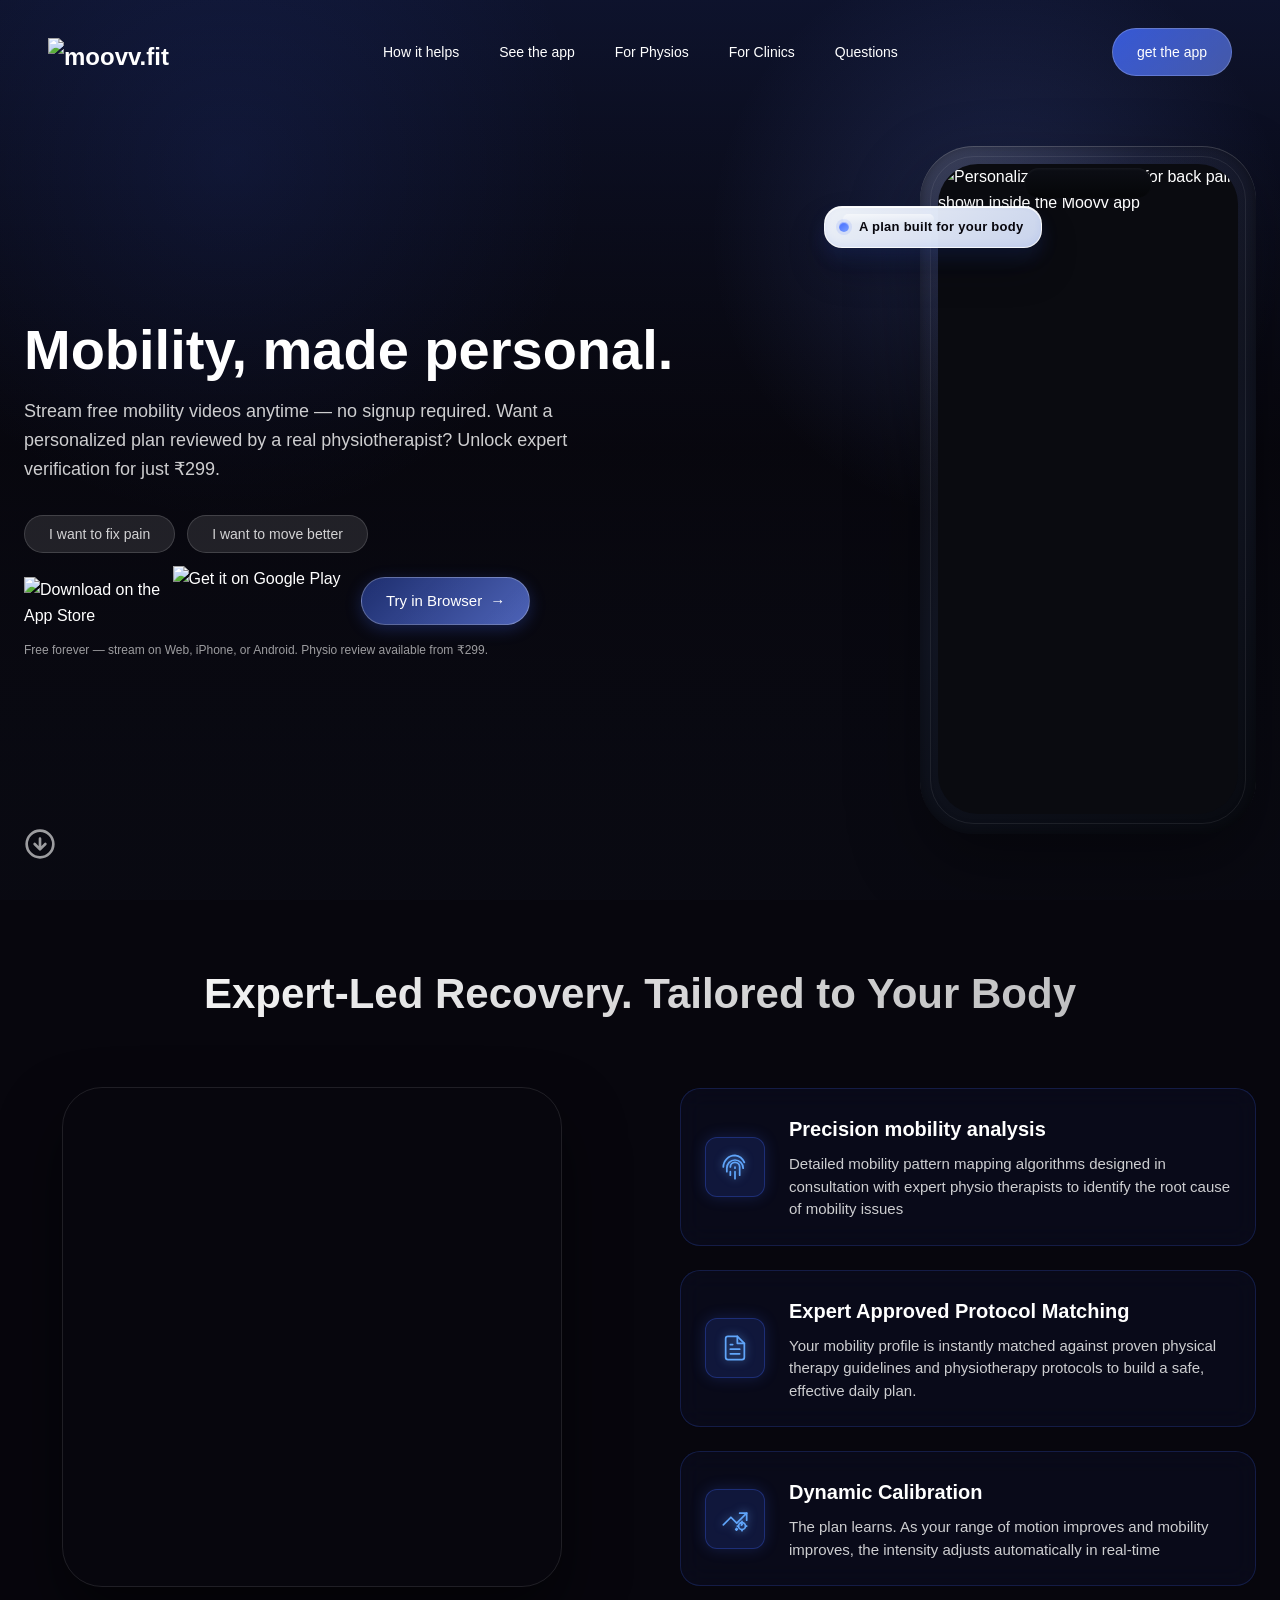
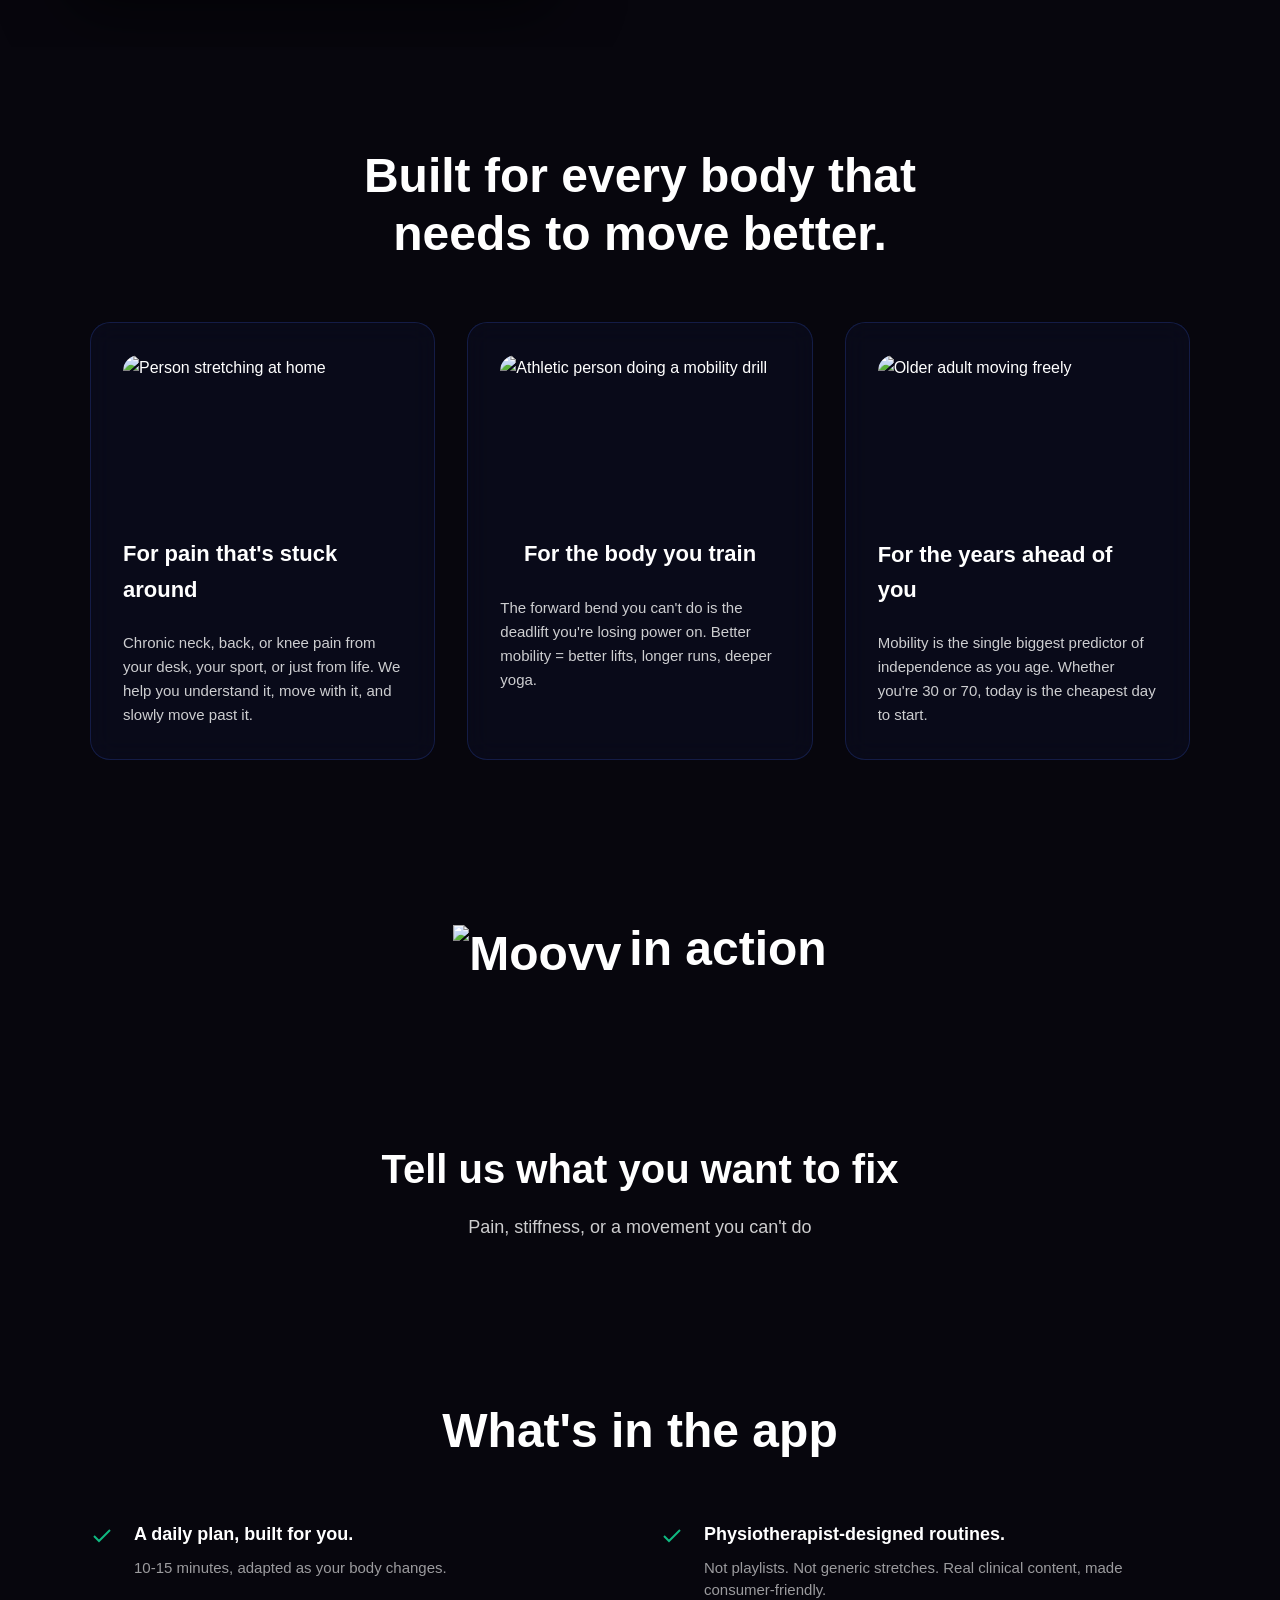
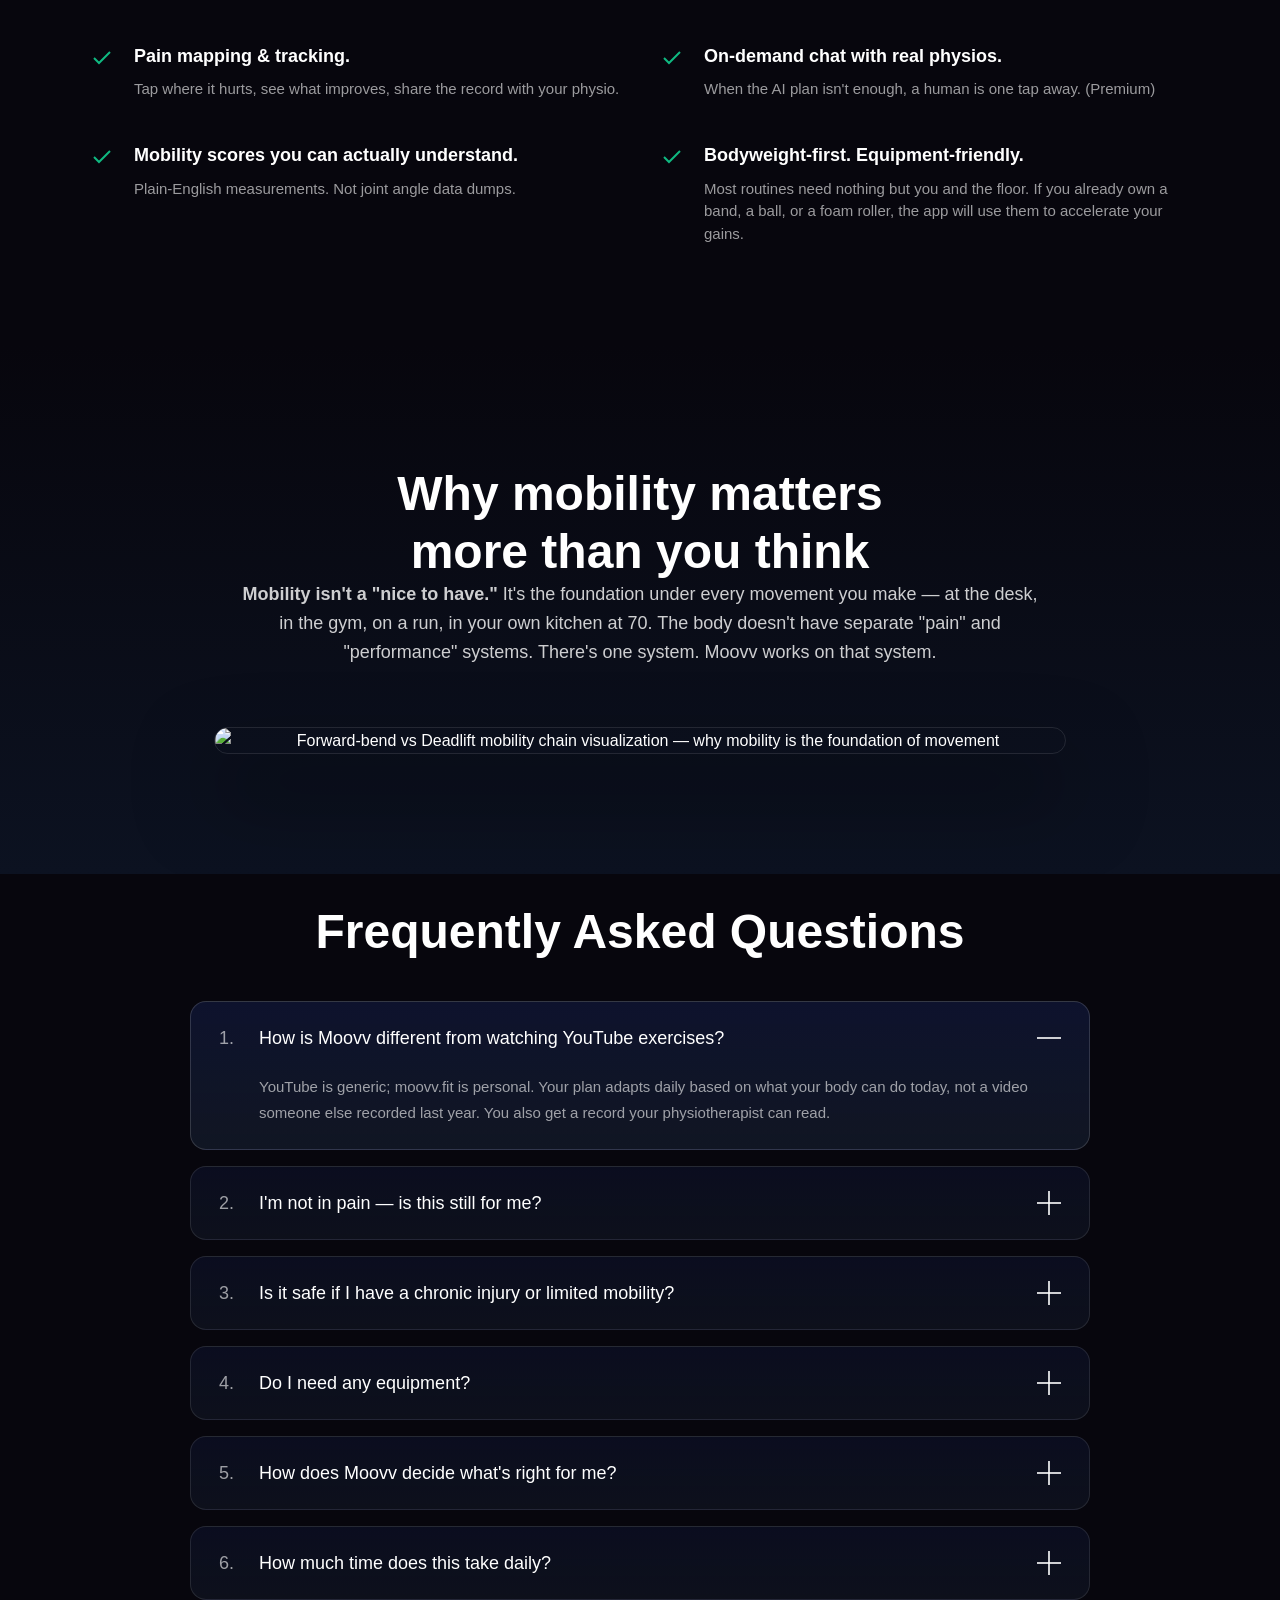
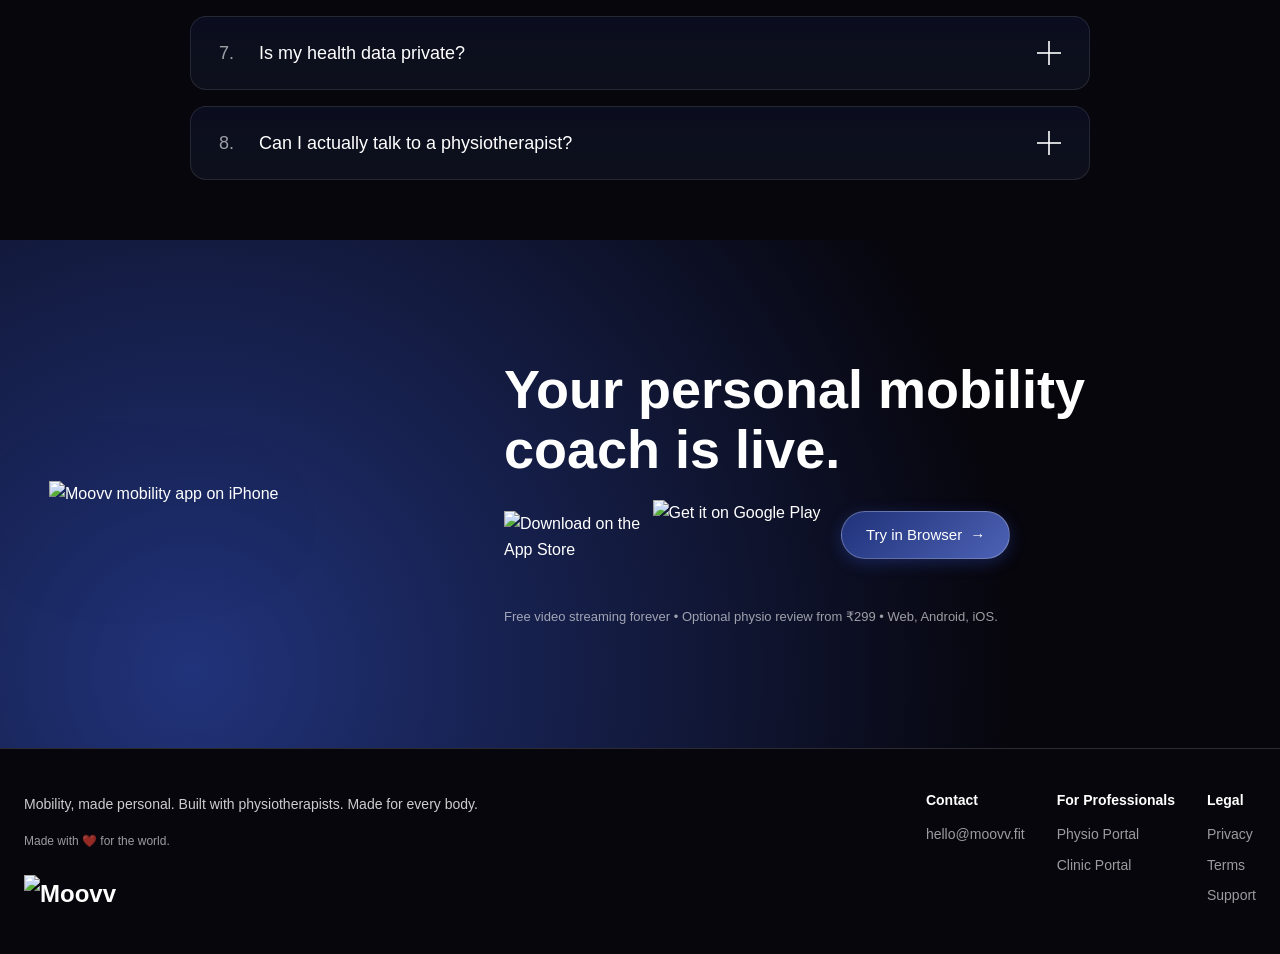
==== commit af4a5df8: "feat(hero): update copy for free streaming + paid physio review model CORE-114  - Update hero subtit" ====
--- a/index.html
+++ b/index.html
@@ -131,7 +131,7 @@
         </lottie-player>
 
         <h1>Mobility, made personal.</h1>
-        <p class="hero-subtitle" id="heroSubtitle">moovv.fit gives you a daily mobility plan — built by AI, backed by physiotherapists — so you can heal pain, prevent injury, and move better in everything you do.</p>
+        <p class="hero-subtitle" id="heroSubtitle">Stream free mobility videos anytime — no signup required. Want a personalized plan reviewed by a real physiotherapist? Unlock expert verification for just ₹299.</p>
 
         <div class="hero-tracks">
           <button class="hero-track-btn" id="trackPain" onclick="document.querySelector('#cta').scrollIntoView({behavior: 'smooth'}); posthog.capture('hero_track_click', {track: 'pain'})">I want to fix pain</button>
@@ -149,7 +149,7 @@
             <span>Try in Browser</span> <span class="arrow" aria-hidden="true">→</span>
           </a>
         </div>
-        <p class="hero-trust">Free on Web, iPhone, and Android. Built with physiotherapists.</p>
+        <p class="hero-trust">Free forever — stream on Web, iPhone, or Android. Physio review available from ₹299.</p>
       </div>
 
       <div class="hero-device-showcase" aria-label="Moovv app preview">
@@ -501,7 +501,7 @@
               </a>
             </div>
           </div>
-          <p class="cta-subtext">Free daily mobility routines built with physiotherapists • Available on Web, Android, and iOS.</p>
+          <p class="cta-subtext">Free video streaming forever • Optional physio review from ₹299 • Web, Android, iOS.</p>
         </div>
       </div>
     </div>
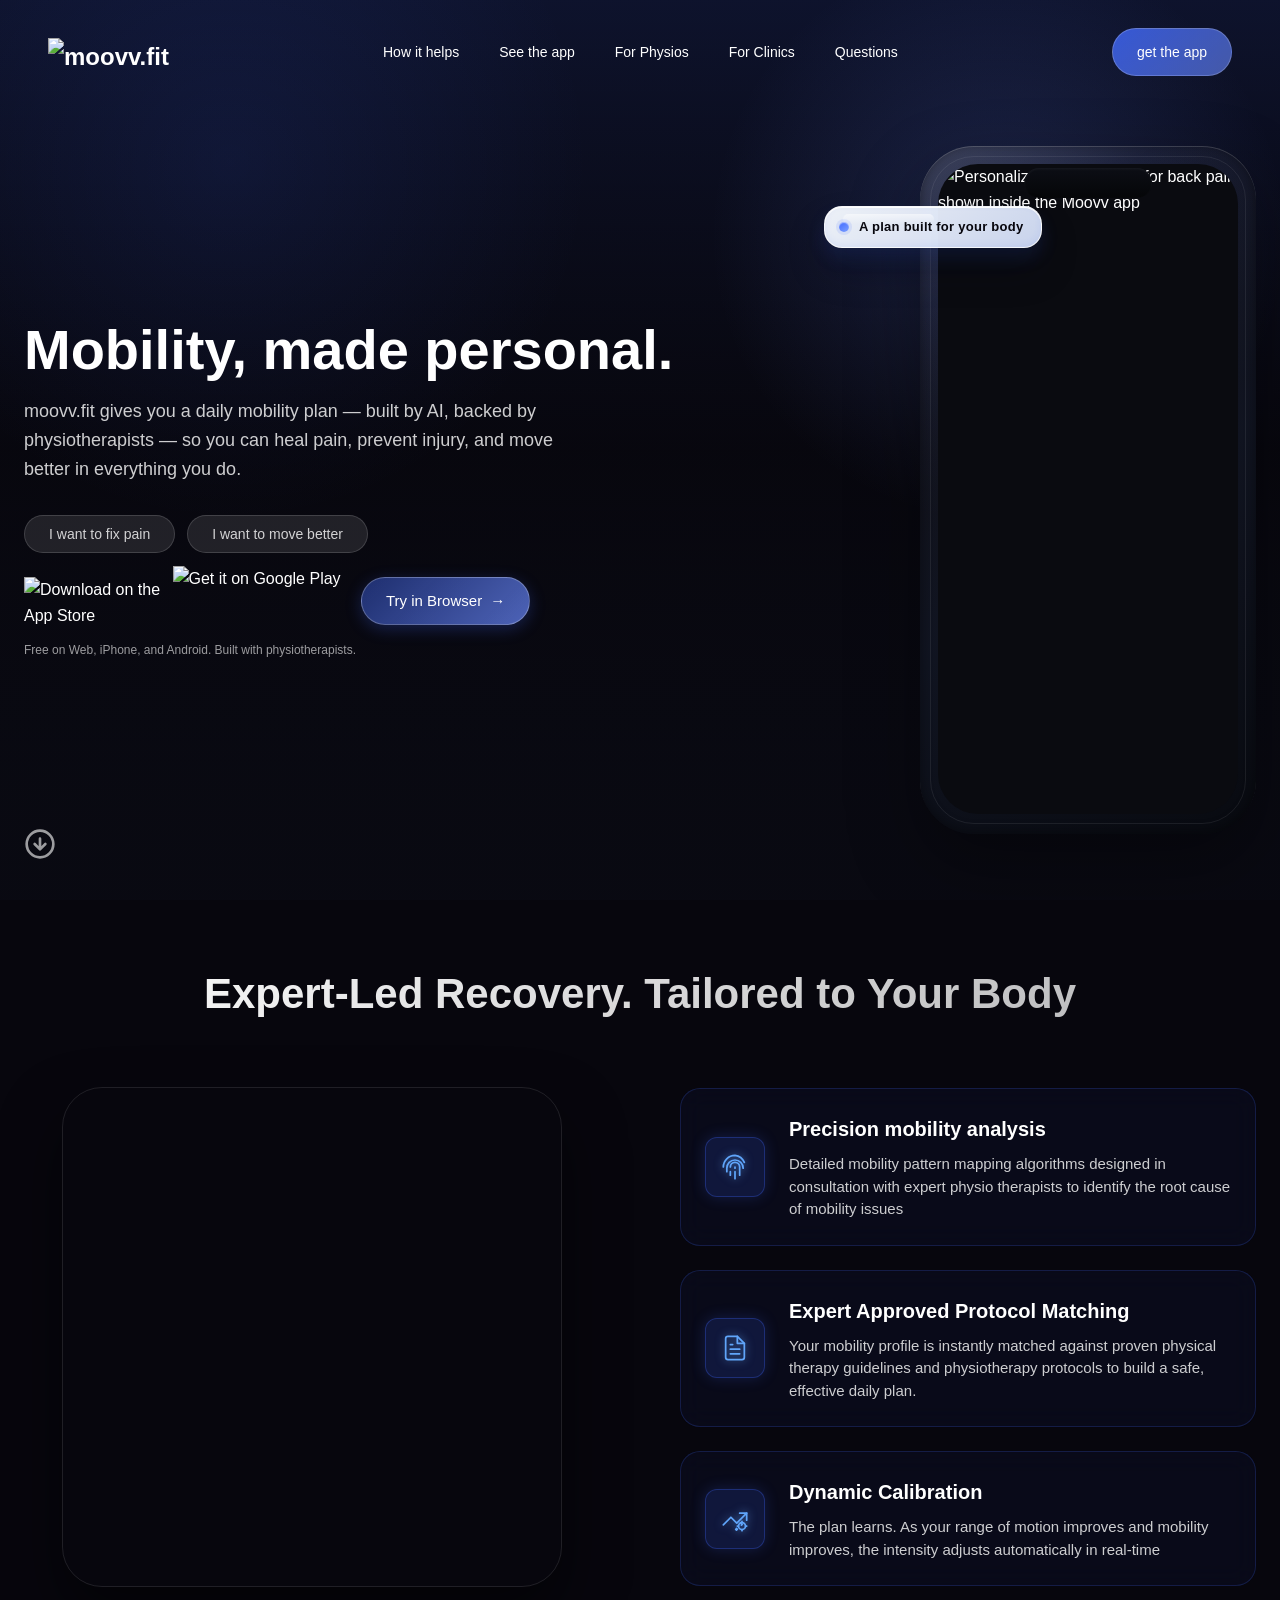
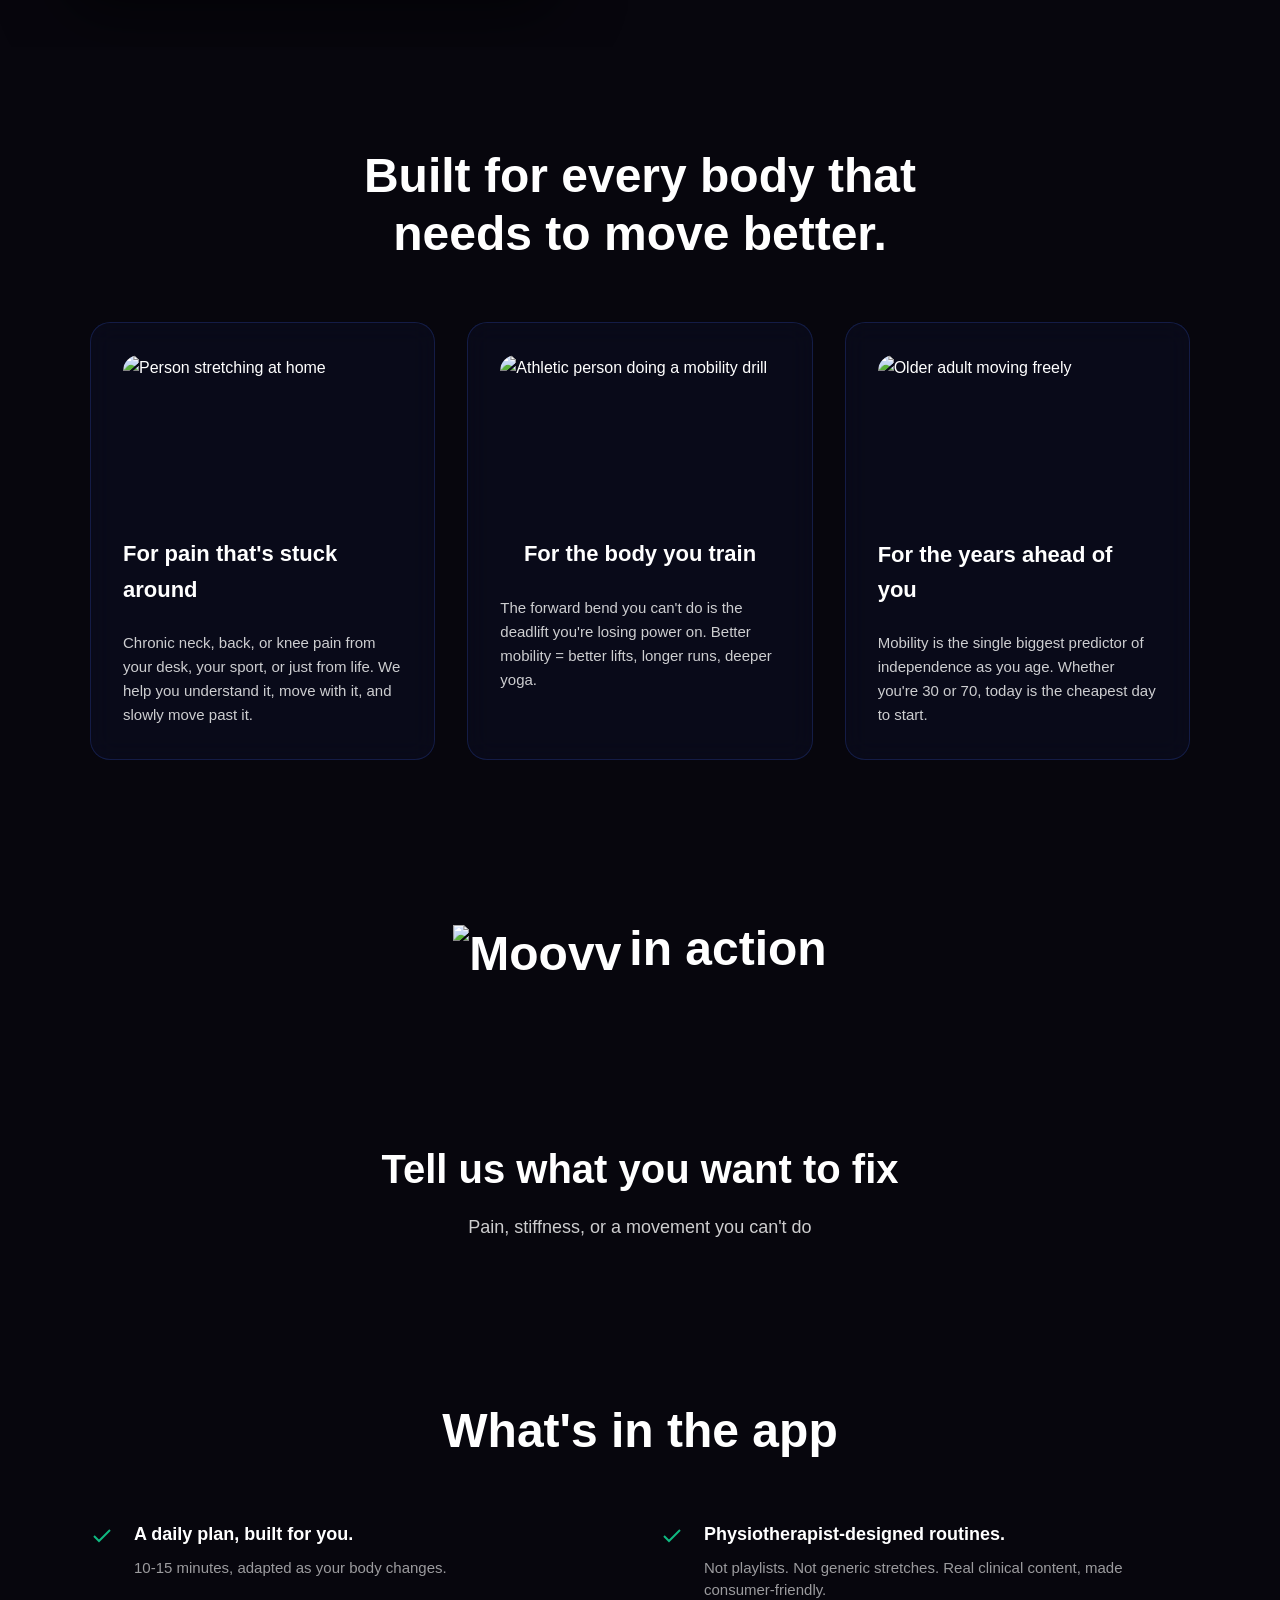
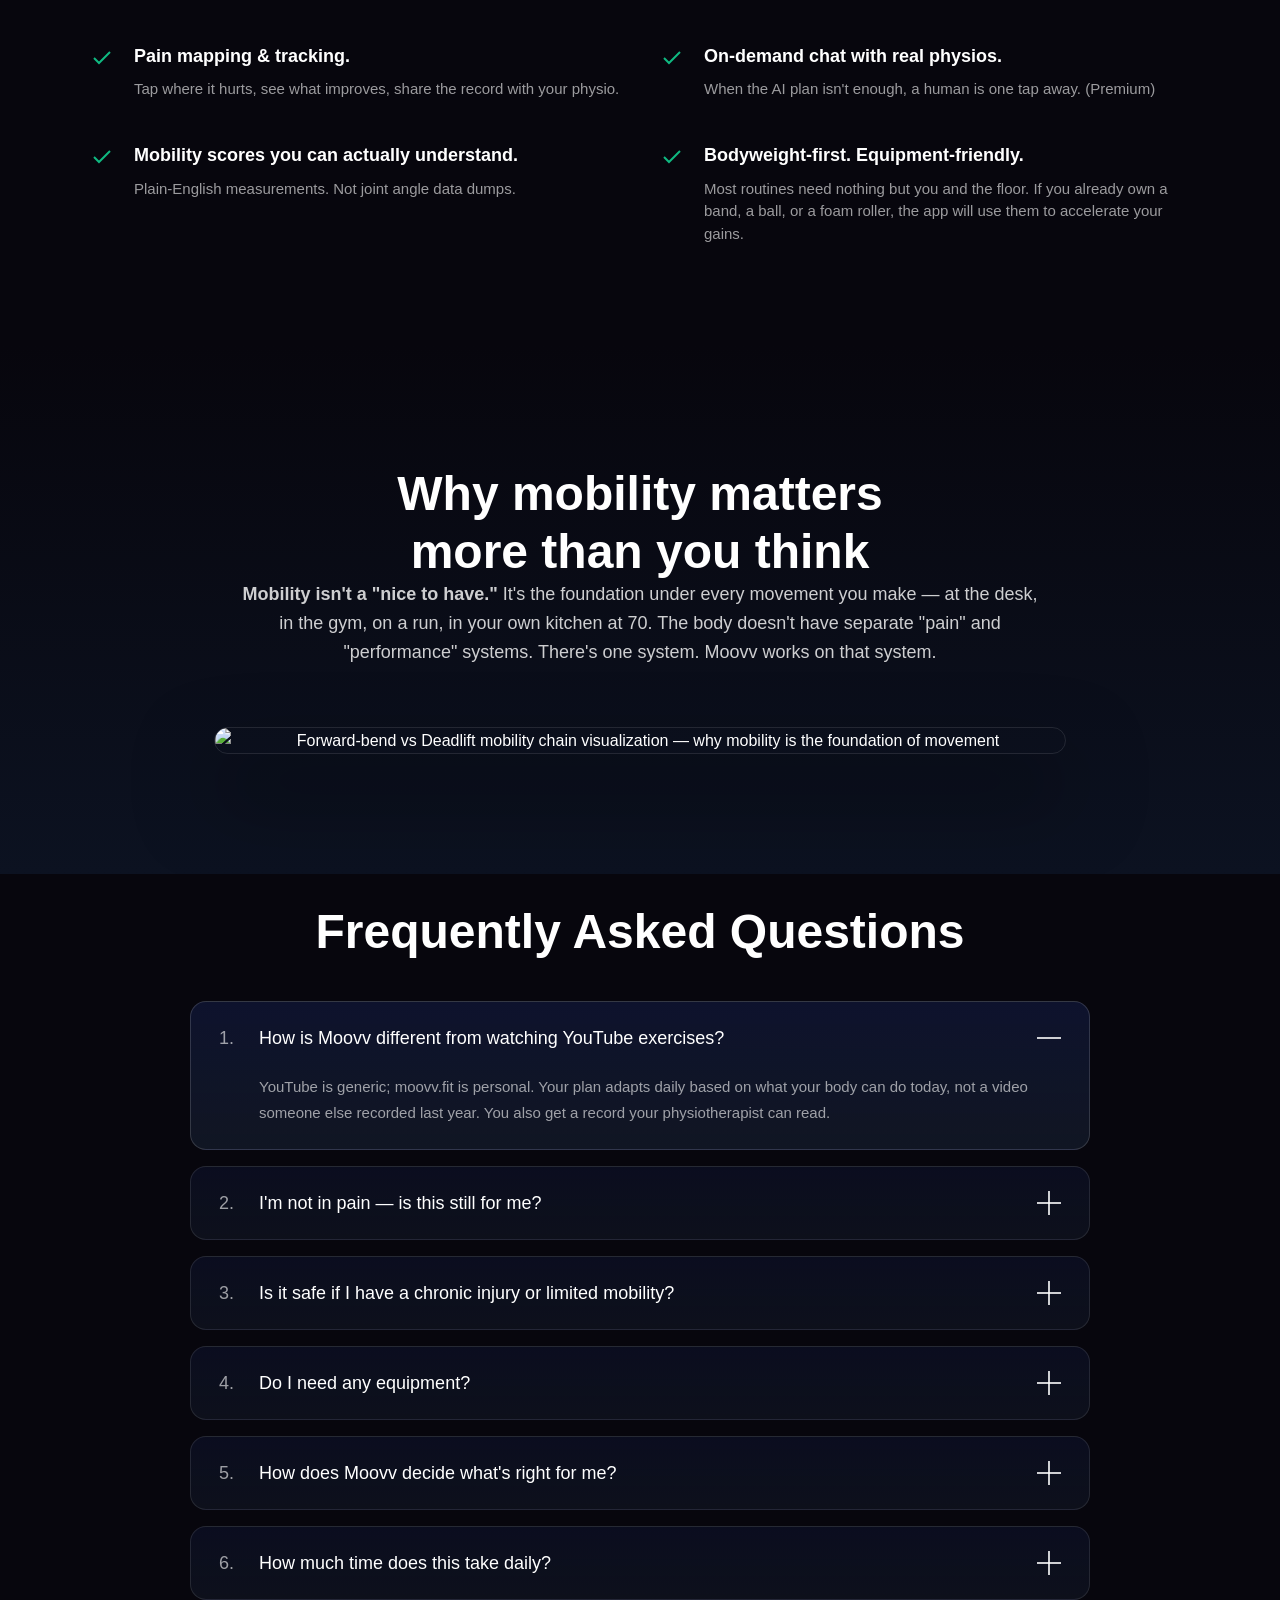
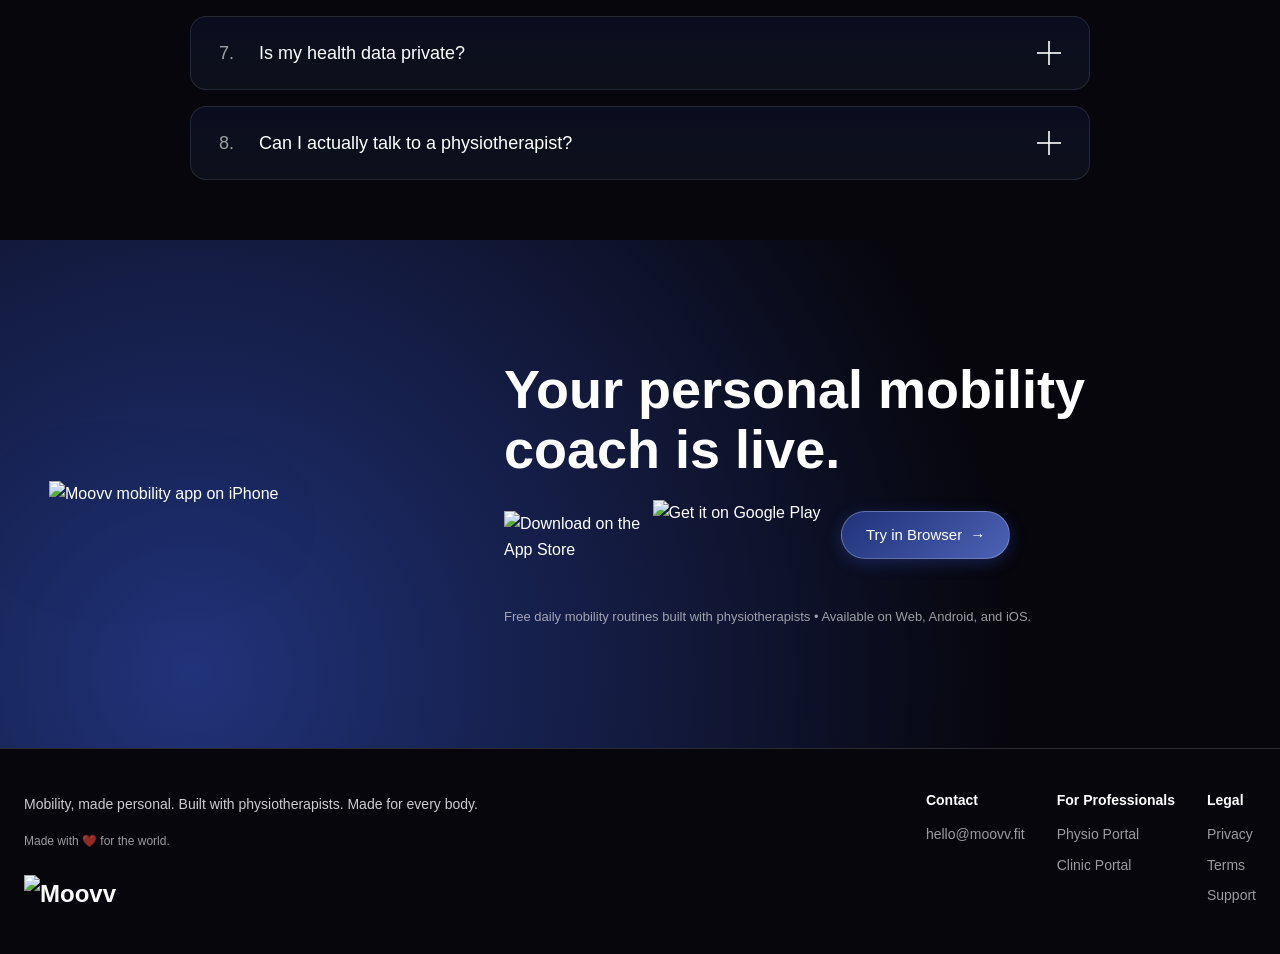
==== commit 3fb05805: "feat: kiro-spot codegen Task-ID: codegen-e2e-1794073174 Kiro-Account: pro-1 Instance: i-05ee79b321fd" ====
--- a/index.html
+++ b/index.html
@@ -131,7 +131,7 @@
         </lottie-player>
 
         <h1>Mobility, made personal.</h1>
-        <p class="hero-subtitle" id="heroSubtitle">Stream free mobility videos anytime — no signup required. Want a personalized plan reviewed by a real physiotherapist? Unlock expert verification for just ₹299.</p>
+        <p class="hero-subtitle" id="heroSubtitle">moovv.fit gives you a daily mobility plan — built by AI, backed by physiotherapists — so you can heal pain, prevent injury, and move better in everything you do.</p>
 
         <div class="hero-tracks">
           <button class="hero-track-btn" id="trackPain" onclick="document.querySelector('#cta').scrollIntoView({behavior: 'smooth'}); posthog.capture('hero_track_click', {track: 'pain'})">I want to fix pain</button>
@@ -145,11 +145,11 @@
           <a href="https://play.google.com/store/apps/details?id=fit.moovv.app" class="store-badge store-badge--play" data-store="google_play" data-placement="hero" target="_blank" rel="noopener noreferrer">
             <img src="images/badges/google-play.png" alt="Get it on Google Play" width="184" height="71">
           </a>
-          <a href="https://app.moovv.fit" class="btn-pwa-cta" data-store="web_app" data-placement="hero" target="_blank" rel="noopener noreferrer">
+          <a href="https://app.moovv.fit" class="btn-pwa-cta" data-testid="hero-cta-button" data-store="web_app" data-placement="hero" target="_blank" rel="noopener noreferrer">
             <span>Try in Browser</span> <span class="arrow" aria-hidden="true">→</span>
           </a>
         </div>
-        <p class="hero-trust">Free forever — stream on Web, iPhone, or Android. Physio review available from ₹299.</p>
+        <p class="hero-trust">Free on Web, iPhone, and Android. Built with physiotherapists.</p>
       </div>
 
       <div class="hero-device-showcase" aria-label="Moovv app preview">
@@ -501,7 +501,7 @@
               </a>
             </div>
           </div>
-          <p class="cta-subtext">Free video streaming forever • Optional physio review from ₹299 • Web, Android, iOS.</p>
+          <p class="cta-subtext">Free daily mobility routines built with physiotherapists • Available on Web, Android, and iOS.</p>
         </div>
       </div>
     </div>
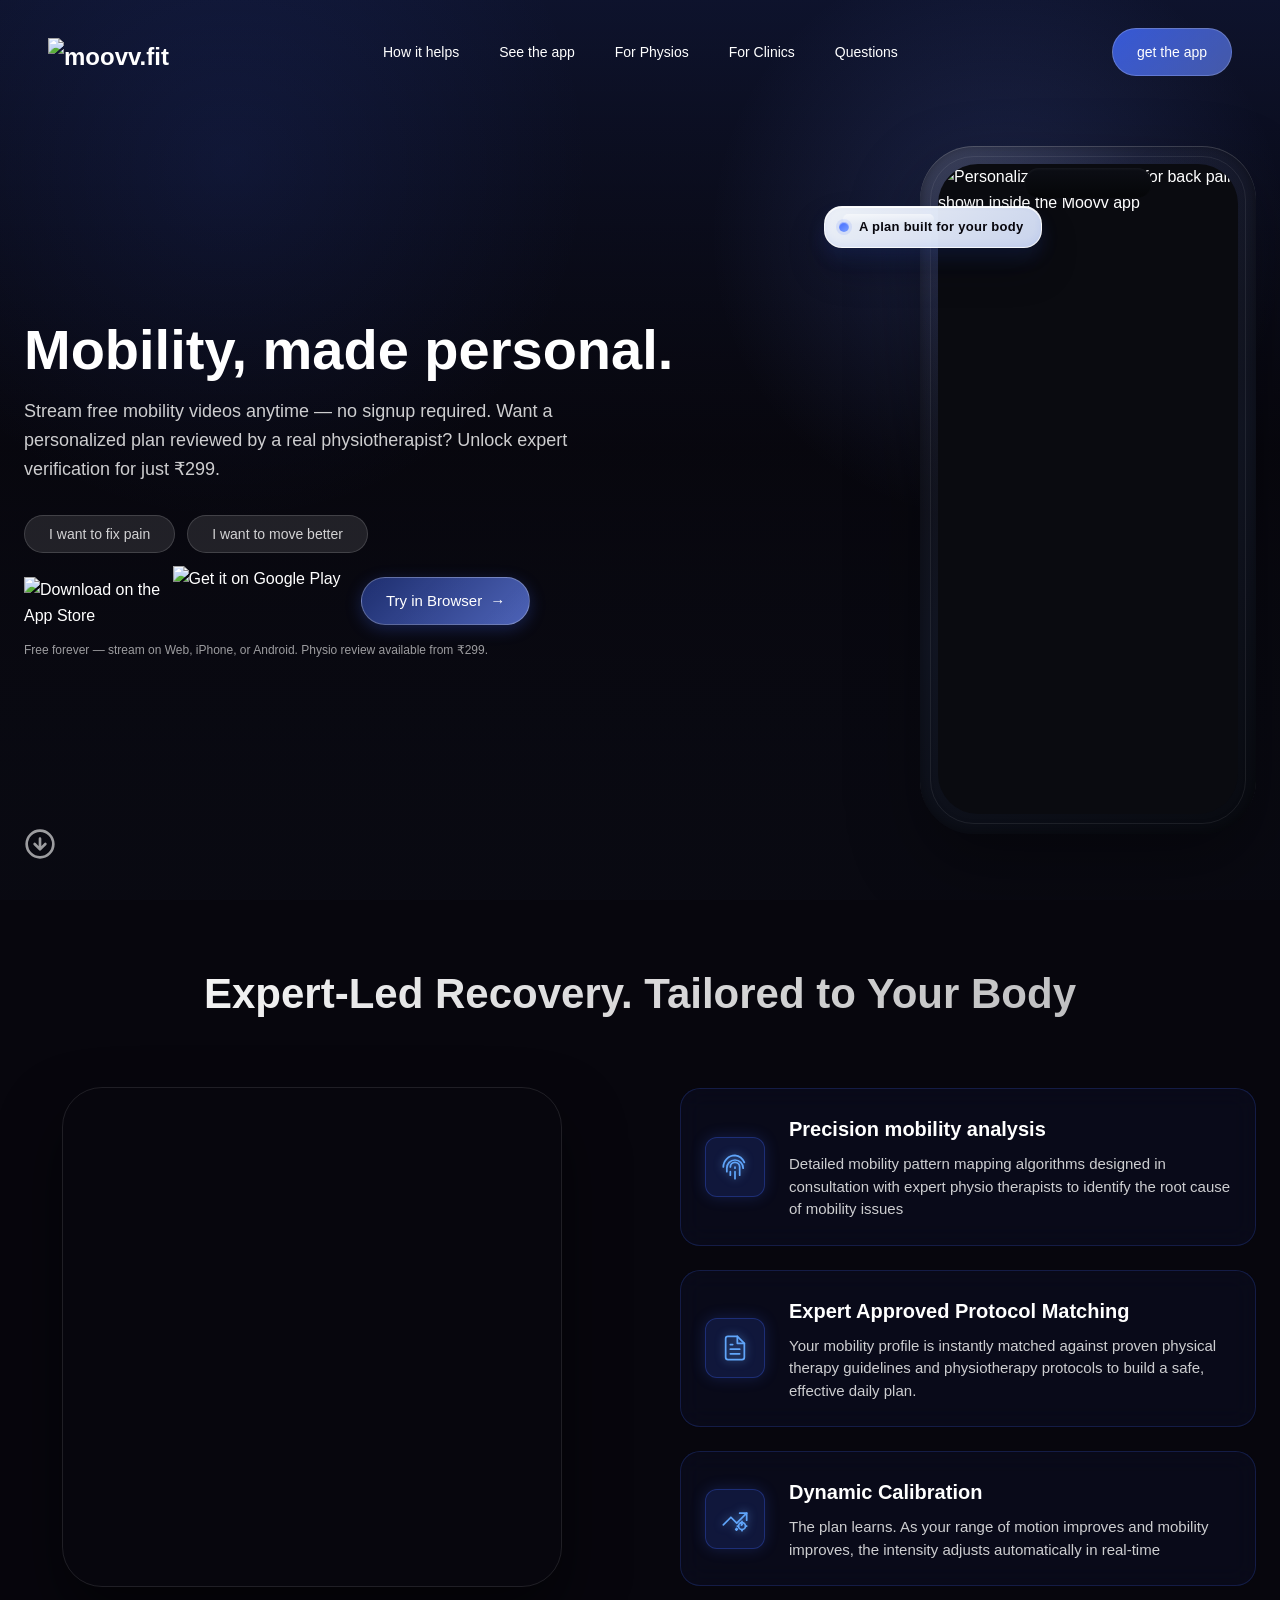
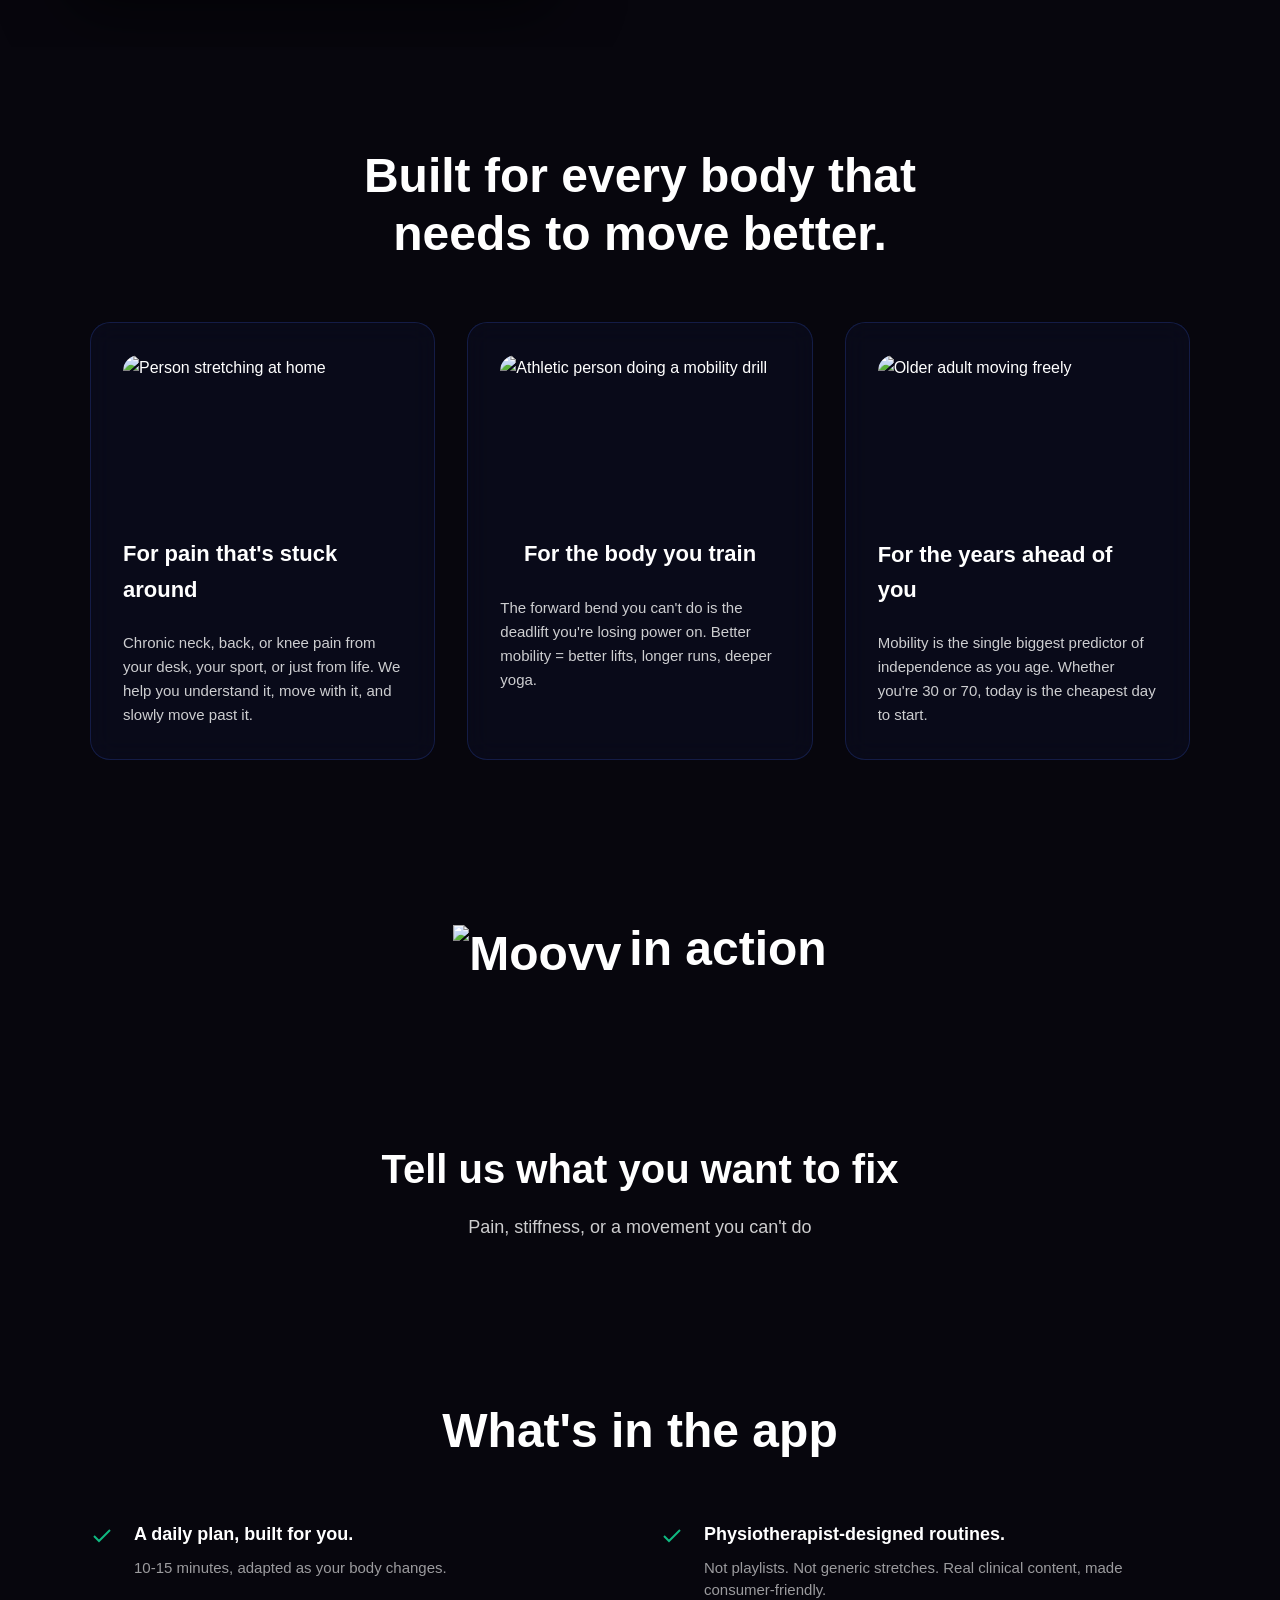
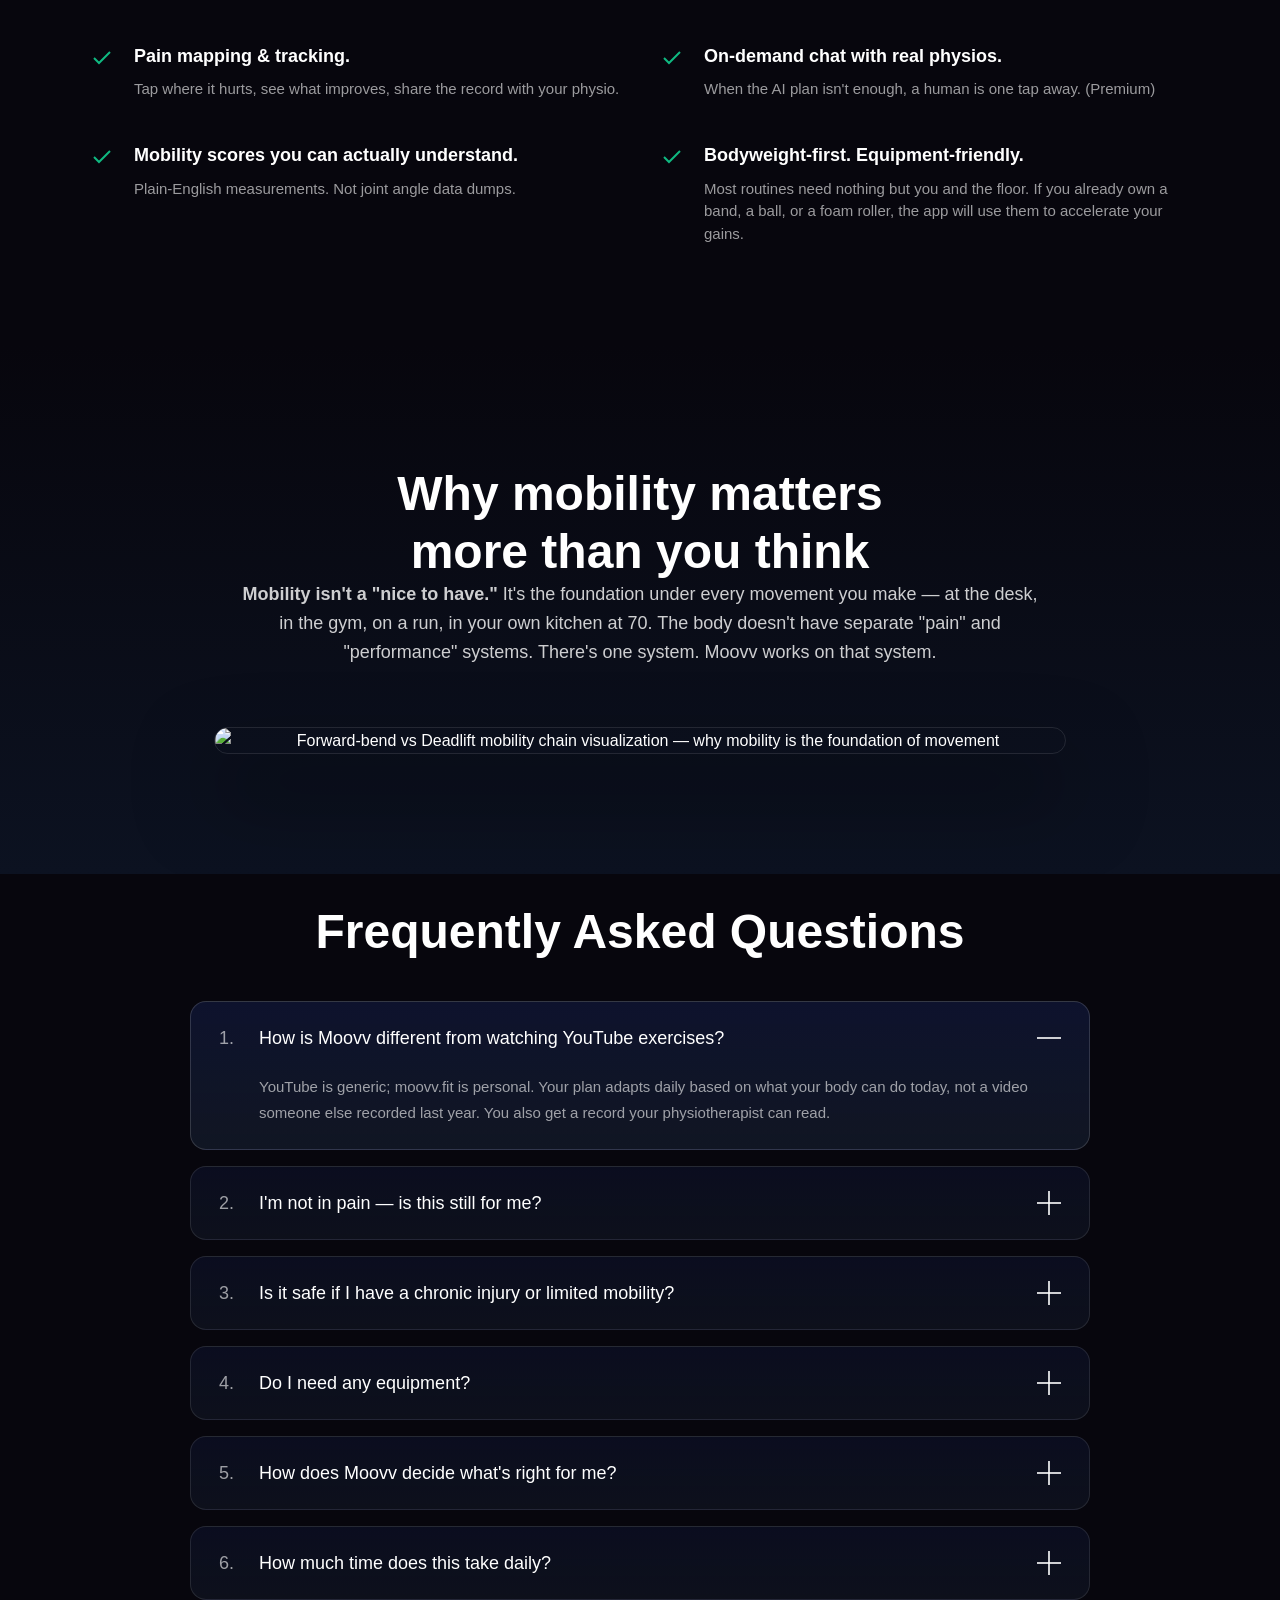
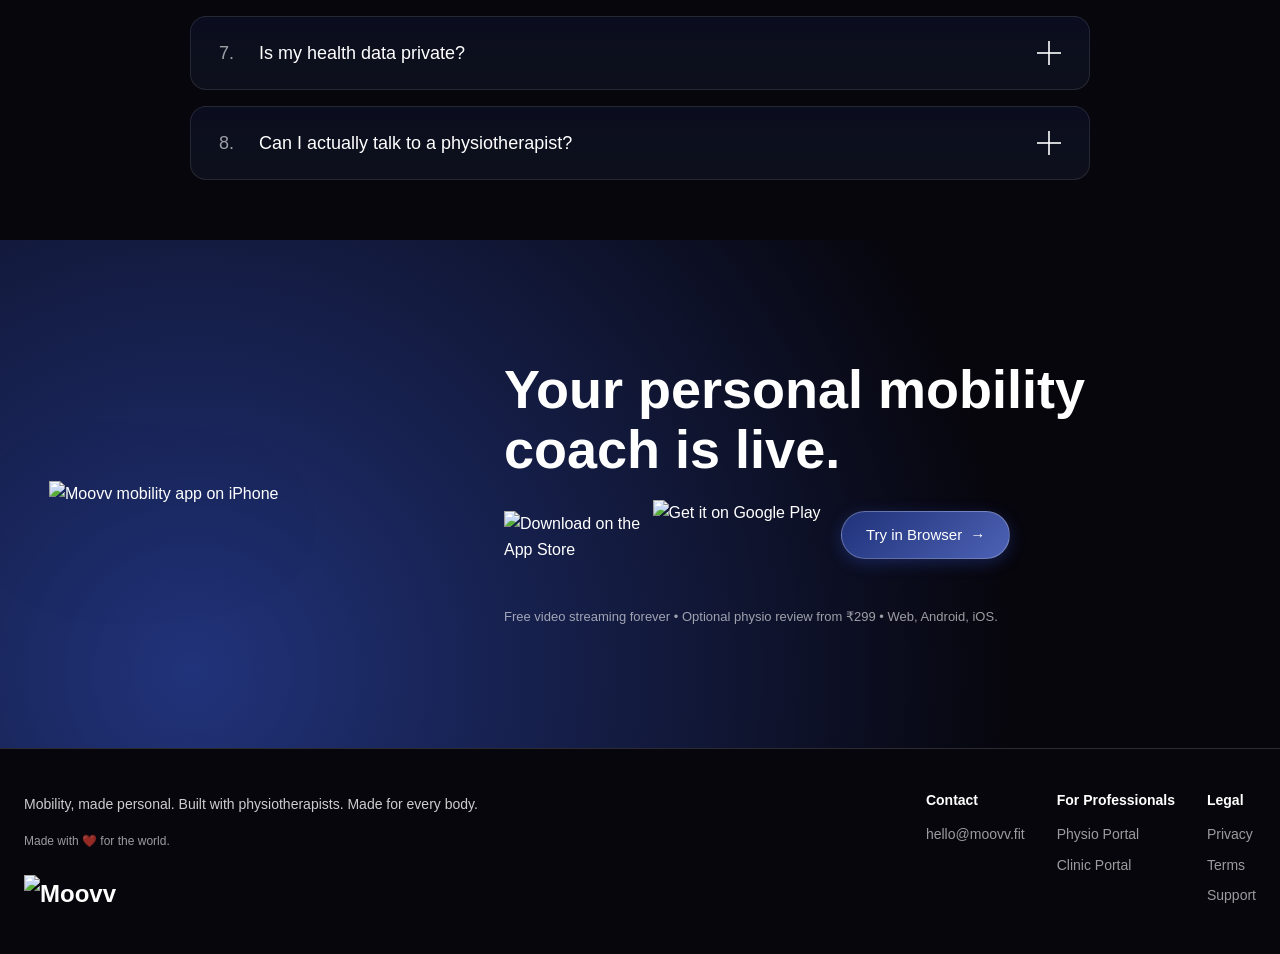
==== commit ef27ecaa: "feat(hero): update copy for freemium model (#2) * feat(hero): update copy for free streaming + paid " ====
--- a/index.html
+++ b/index.html
@@ -131,7 +131,7 @@
         </lottie-player>
 
         <h1>Mobility, made personal.</h1>
-        <p class="hero-subtitle" id="heroSubtitle">moovv.fit gives you a daily mobility plan — built by AI, backed by physiotherapists — so you can heal pain, prevent injury, and move better in everything you do.</p>
+        <p class="hero-subtitle" id="heroSubtitle">Stream free mobility videos anytime — no signup required. Want a personalized plan reviewed by a real physiotherapist? Unlock expert verification for just ₹299.</p>
 
         <div class="hero-tracks">
           <button class="hero-track-btn" id="trackPain" onclick="document.querySelector('#cta').scrollIntoView({behavior: 'smooth'}); posthog.capture('hero_track_click', {track: 'pain'})">I want to fix pain</button>
@@ -145,11 +145,11 @@
           <a href="https://play.google.com/store/apps/details?id=fit.moovv.app" class="store-badge store-badge--play" data-store="google_play" data-placement="hero" target="_blank" rel="noopener noreferrer">
             <img src="images/badges/google-play.png" alt="Get it on Google Play" width="184" height="71">
           </a>
-          <a href="https://app.moovv.fit" class="btn-pwa-cta" data-testid="hero-cta-button" data-store="web_app" data-placement="hero" target="_blank" rel="noopener noreferrer">
+          <a href="https://app.moovv.fit" class="btn-pwa-cta" data-store="web_app" data-placement="hero" target="_blank" rel="noopener noreferrer">
             <span>Try in Browser</span> <span class="arrow" aria-hidden="true">→</span>
           </a>
         </div>
-        <p class="hero-trust">Free on Web, iPhone, and Android. Built with physiotherapists.</p>
+        <p class="hero-trust">Free forever — stream on Web, iPhone, or Android. Physio review available from ₹299.</p>
       </div>
 
       <div class="hero-device-showcase" aria-label="Moovv app preview">
@@ -501,7 +501,7 @@
               </a>
             </div>
           </div>
-          <p class="cta-subtext">Free daily mobility routines built with physiotherapists • Available on Web, Android, and iOS.</p>
+          <p class="cta-subtext">Free video streaming forever • Optional physio review from ₹299 • Web, Android, iOS.</p>
         </div>
       </div>
     </div>
